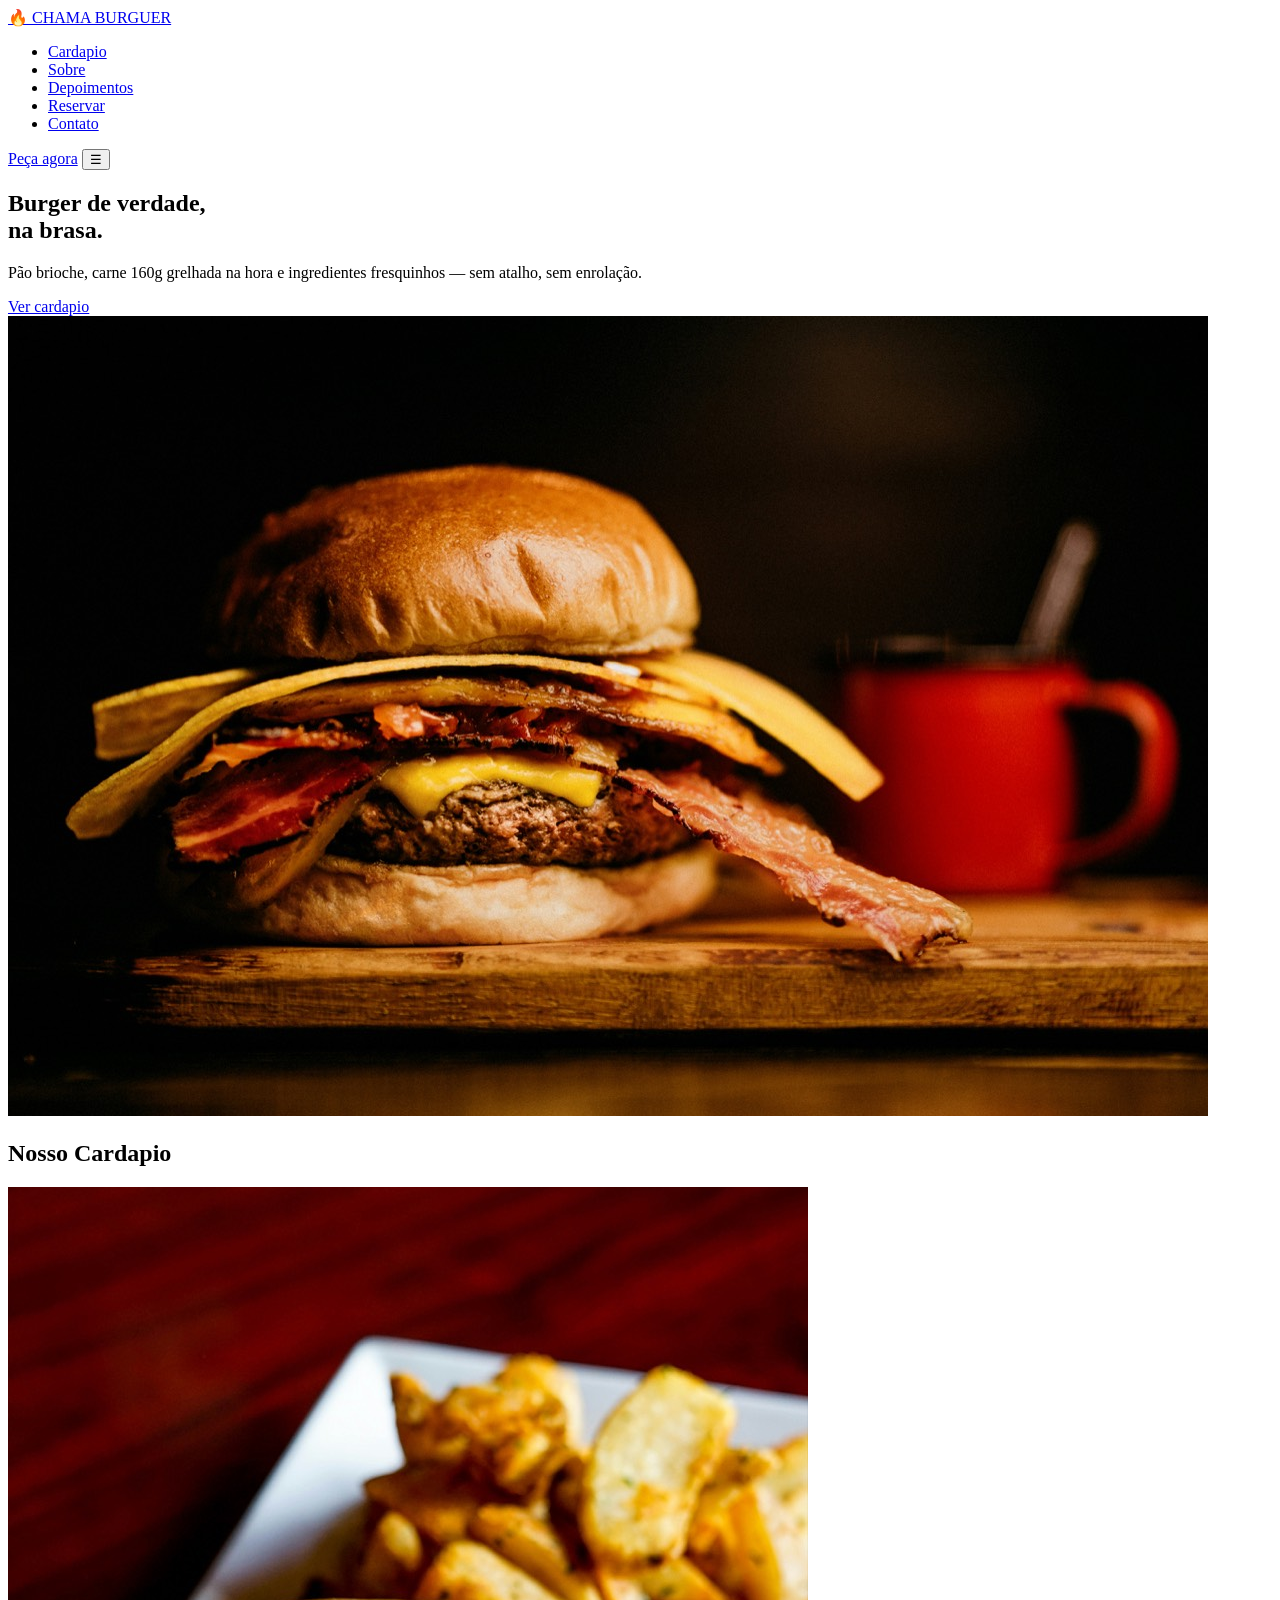
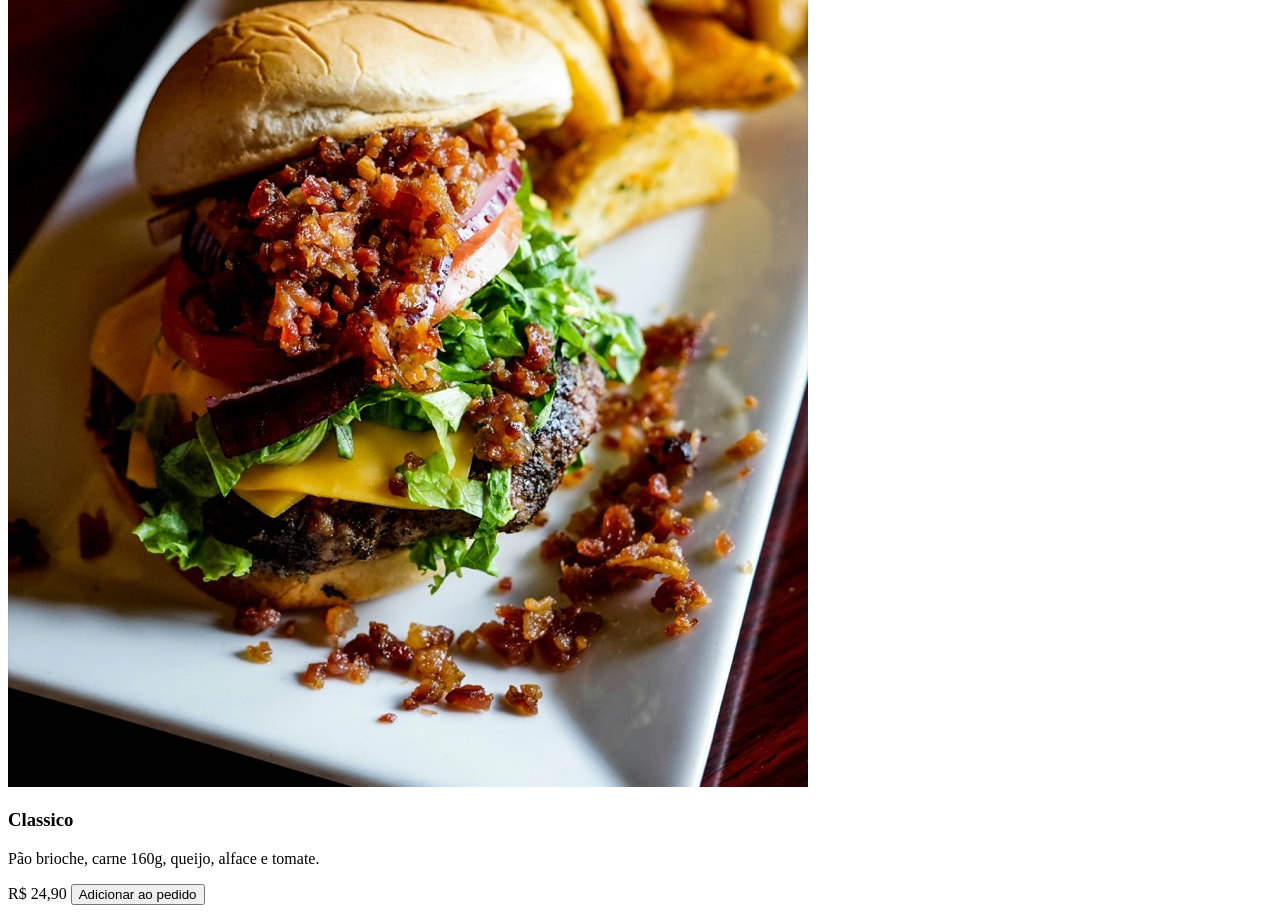
==== CHAMA BUGER/index.html @ f94516b0 "chama burger" ====
<!DOCTYPE html>
<html lang="pt-BR">
<head>
    <meta charset="UTF-8">
    <meta name="viewport" content="width=device-width, initial-scale=1.0">
    <title>ChamaBurger</title>
</head>
<body>
   <header class="cabecalho-site">
    <nav class="barra-navegacao">
        <a href="#" class="logo">🔥 CHAMA BURGUER</a>

        <ul class="menu-links" id="menuLinks">
<li><a href="#cardapio">Cardapio</a></li>
<li><a href="#sobre">Sobre</a></li>
<li><a href="#depoimentos">Depoimentos</a></li>
<li><a href="#reserva">Reservar</a></li>
<li><a href="#contato">Contato</a></li>
        </ul>
        <a href="#pedir" class="botao botao-nav">Peça agora</a>
        <button class="menu-abrir" id="menuAbrir" aria-label="Abrir menu">☰</button>
    </nav>
   </header> 

   <main>
<section class="destaque">
    <div class="destaque-conteudo">
      <div class="destaque-texto">
<h1>Burger de verdade,<br>na brasa.</h1>
<p>Pão brioche, carne 160g grelhada na hora e ingredientes fresquinhos — sem atalho, sem enrolação.</p>
<a href="#cardapio" class="botao botao-primario">Ver cardapio</a>
      </div>
      <div class="destaque-imagem">
<img src="assets/images/destaque-burger.jpg" alt="Hambúrguer artesanal com bacon, queijo e pão brioche, grelhado na brasa">
      </div>
    </div>

</section>
<section class="cardapio" id="cardapio">
    <h2>Nosso Cardapio</h2>
    <div class="cardapio-itens">
     <article class="cardapio-item">
       <div class="cardapio-item-imagem">
<img src="assets/images/burger-classico.jpg" alt="Foto do burger Clássico: pão brioche, carne e queijo">
       </div>
       <h3>Classico</h3>
       <p>Pão brioche, carne 160g, queijo, alface e tomate.</p>
       <span class="preco">R$ 24,90</span>
       <button class="adicionar carrinho" data-name="Classico" data-preco="24.90">Adicionar ao pedido</button>
     </article>
    </div>
</section>

   </main>

</body>
</html>
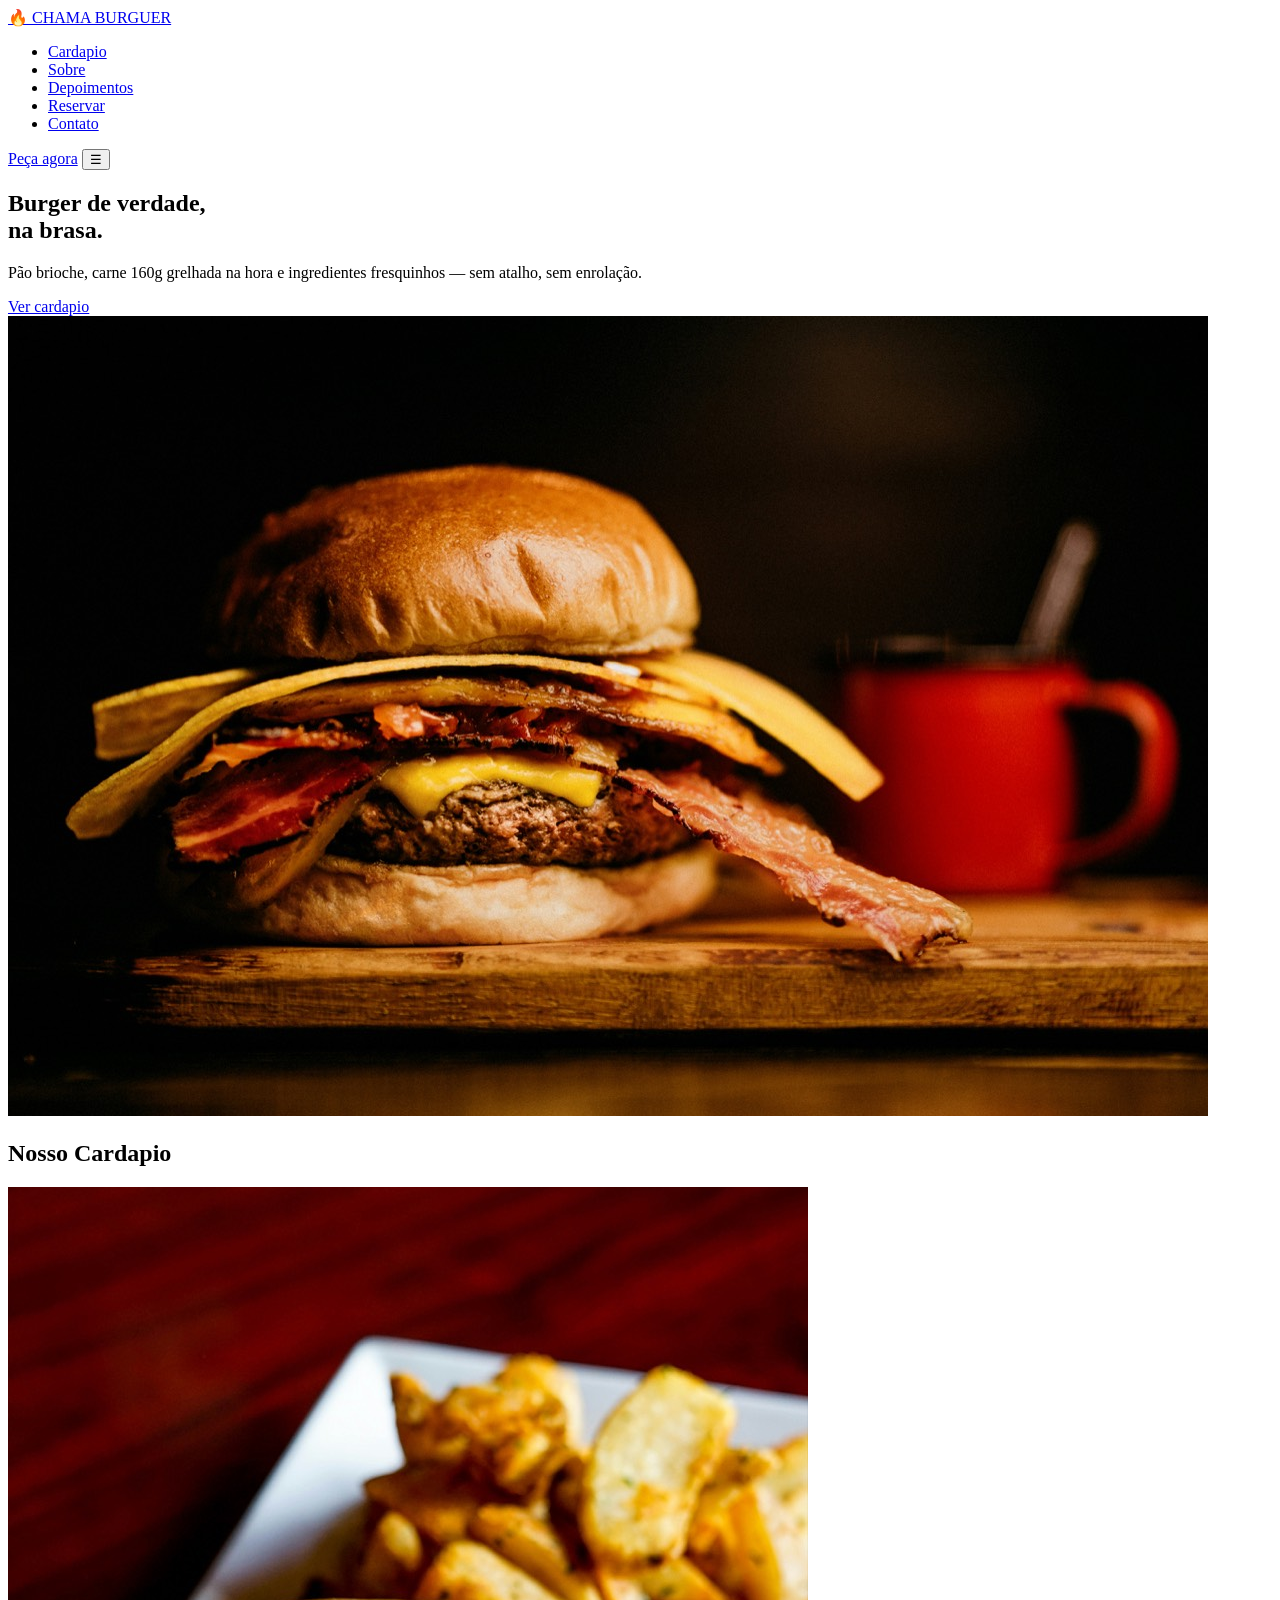
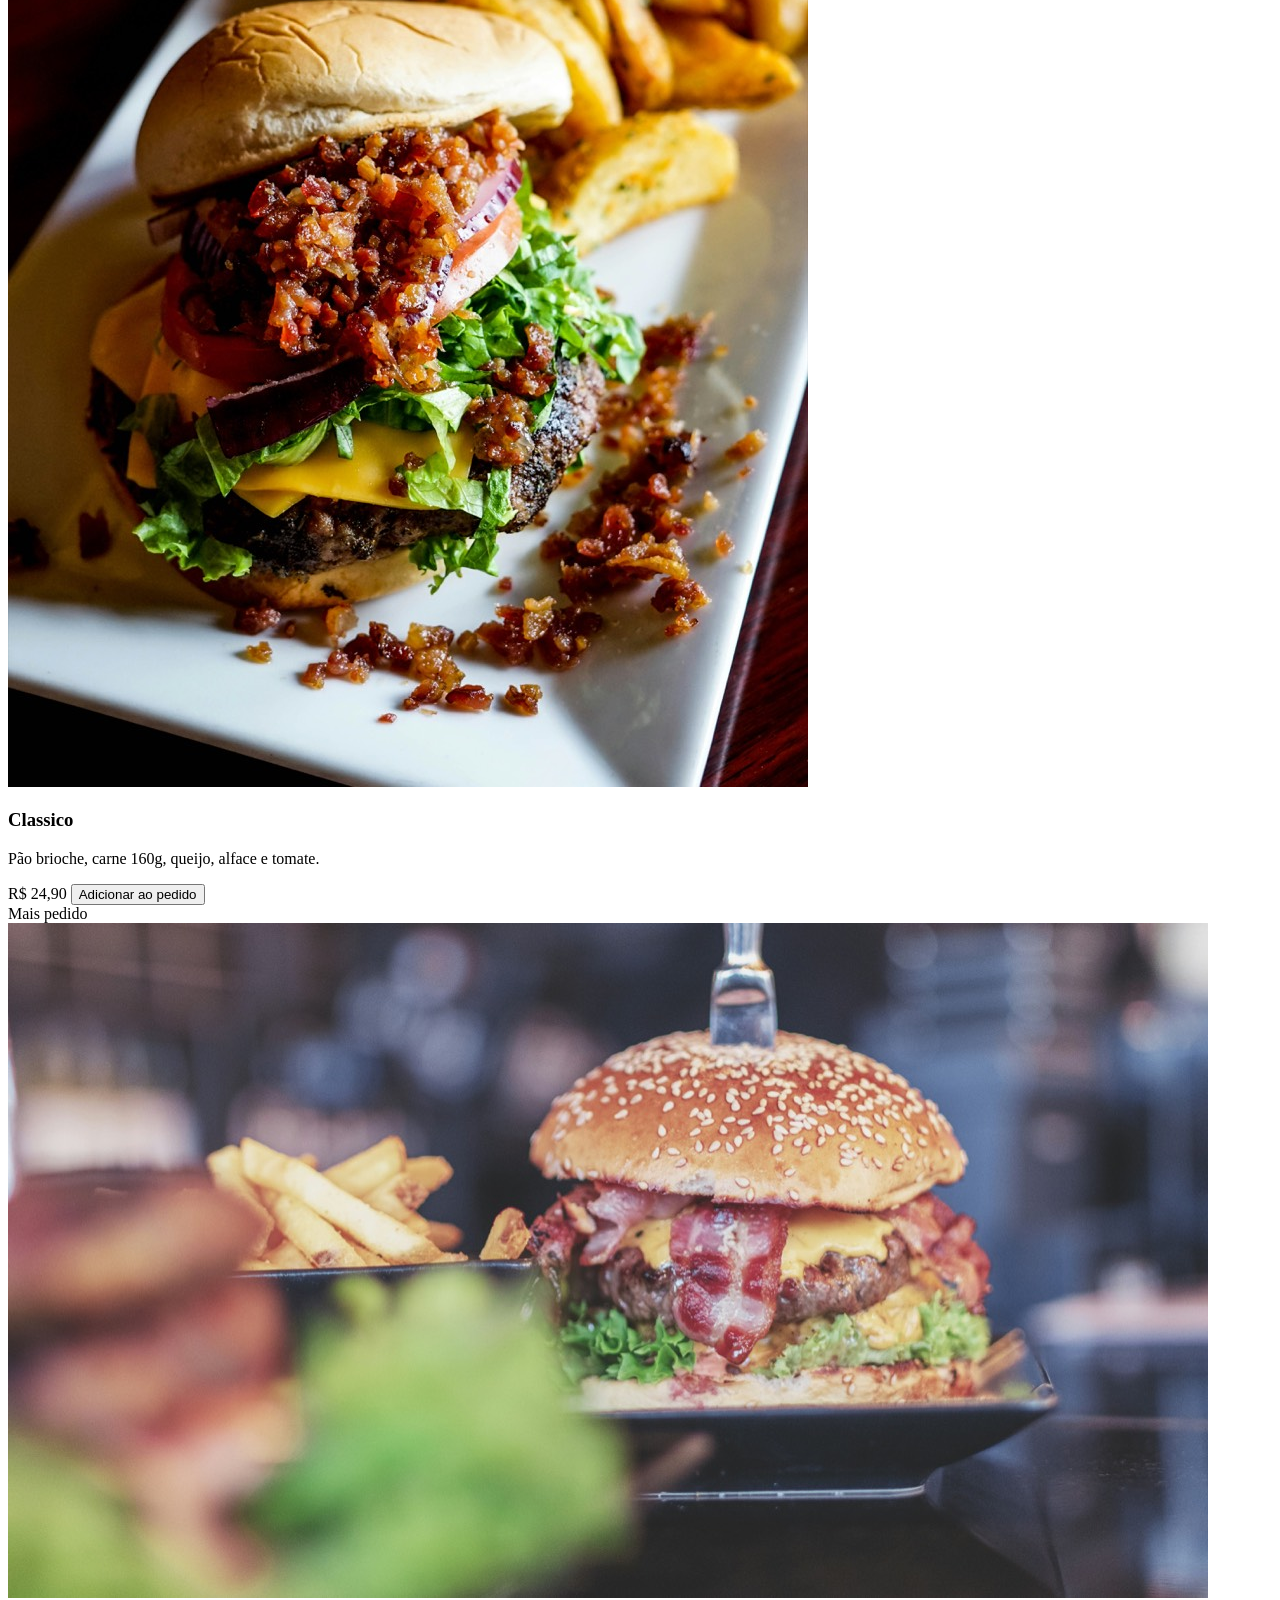
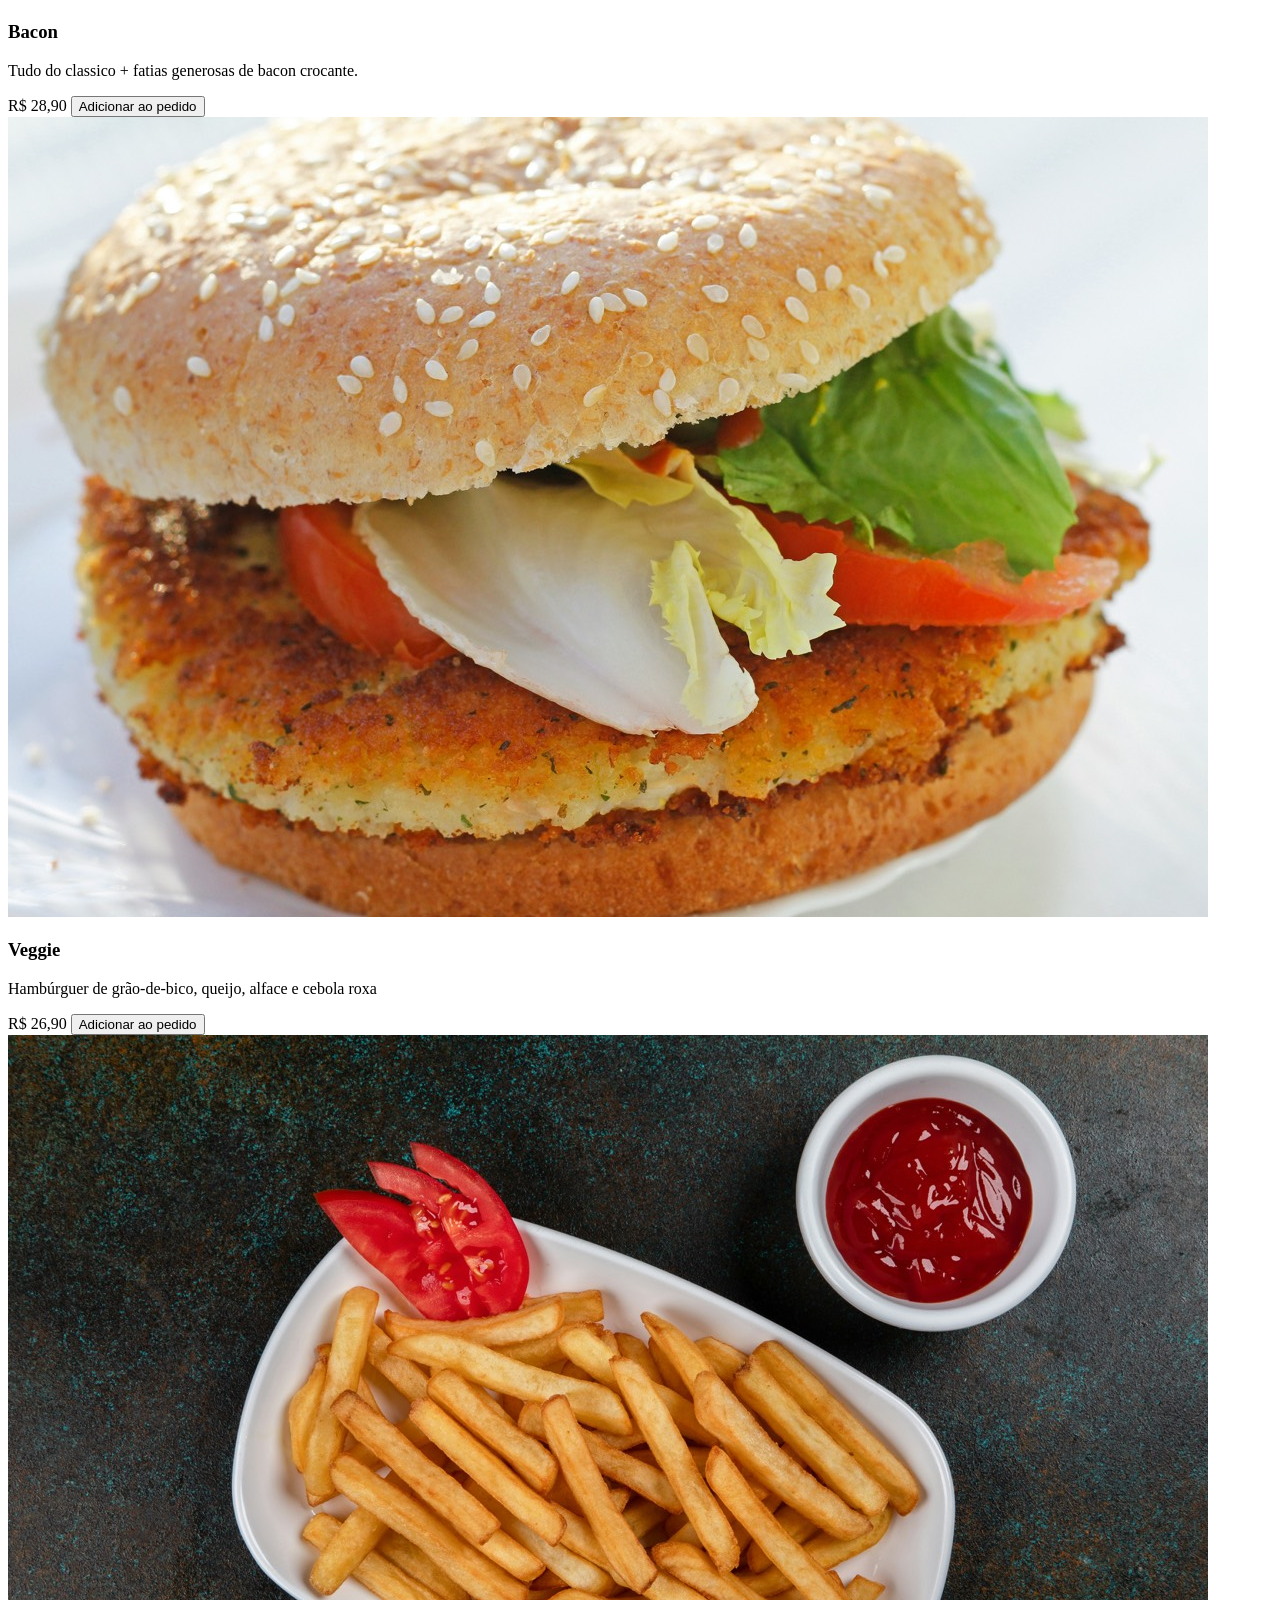
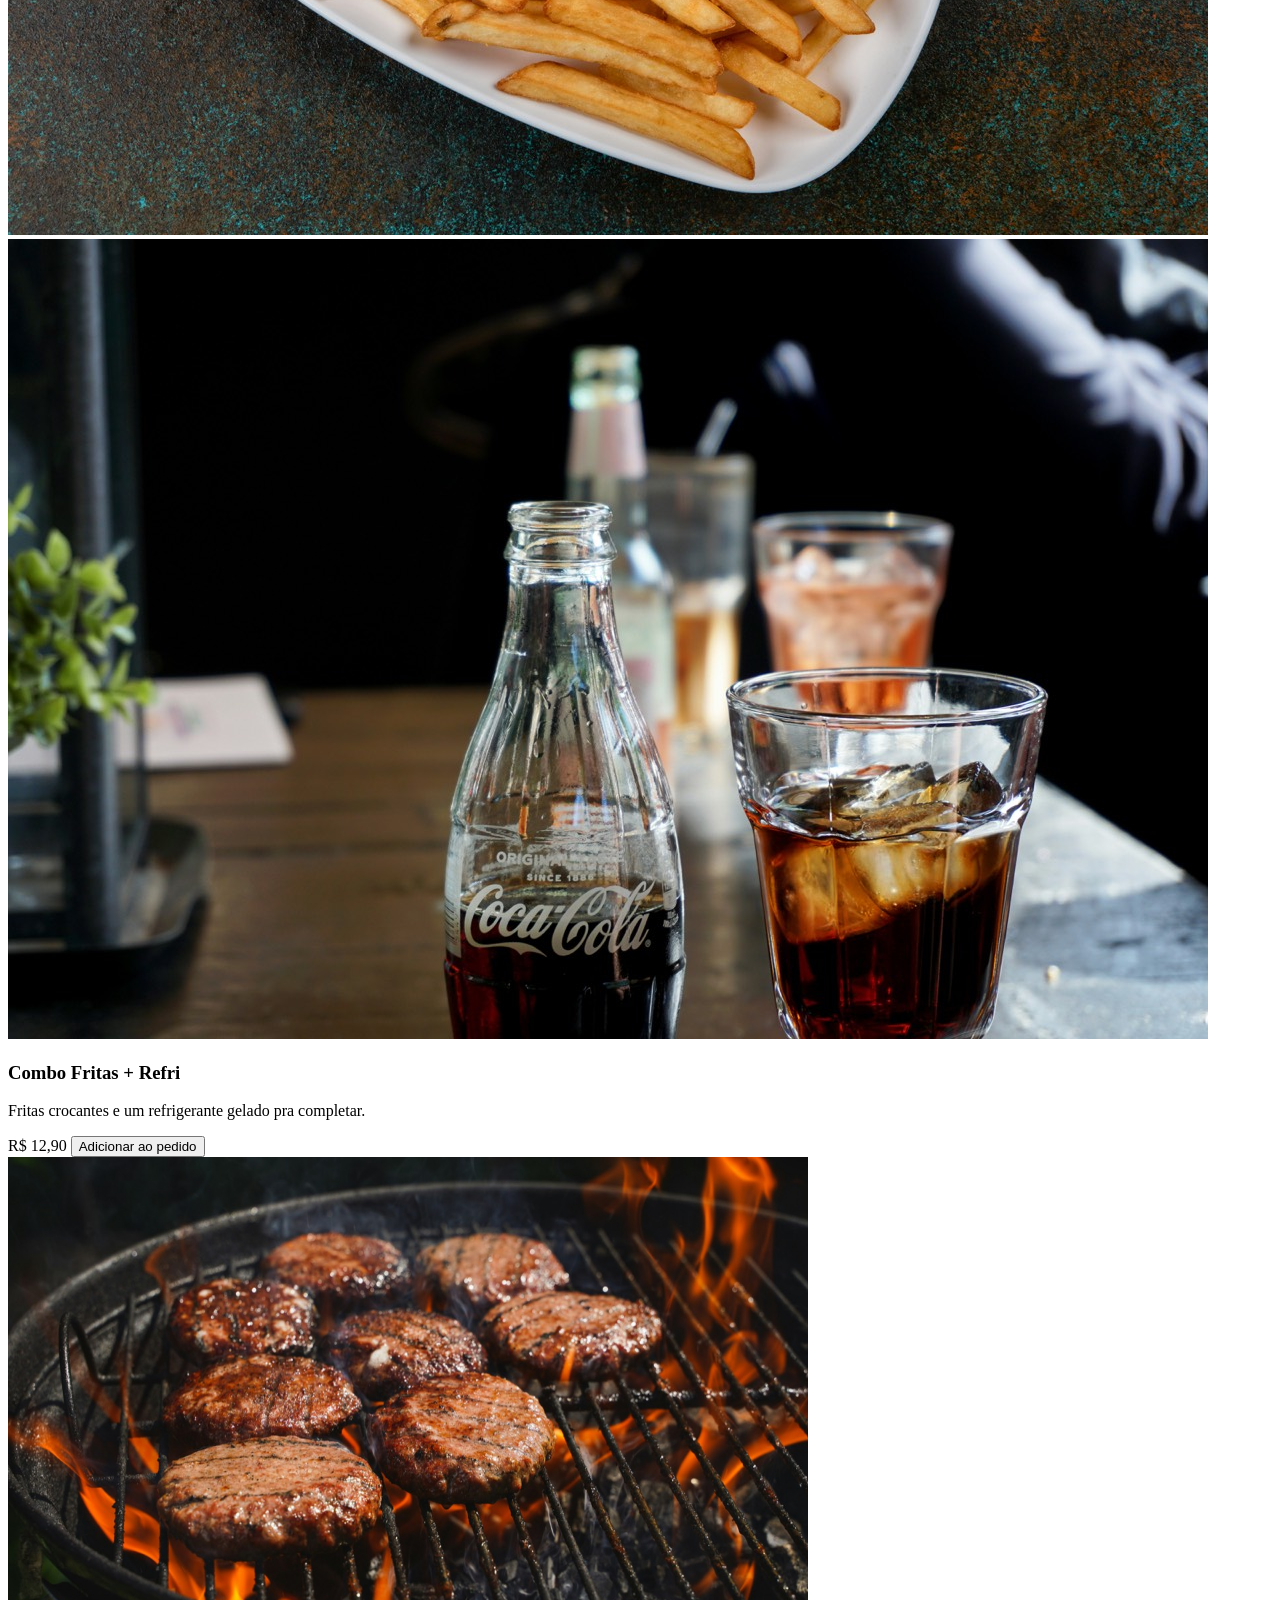
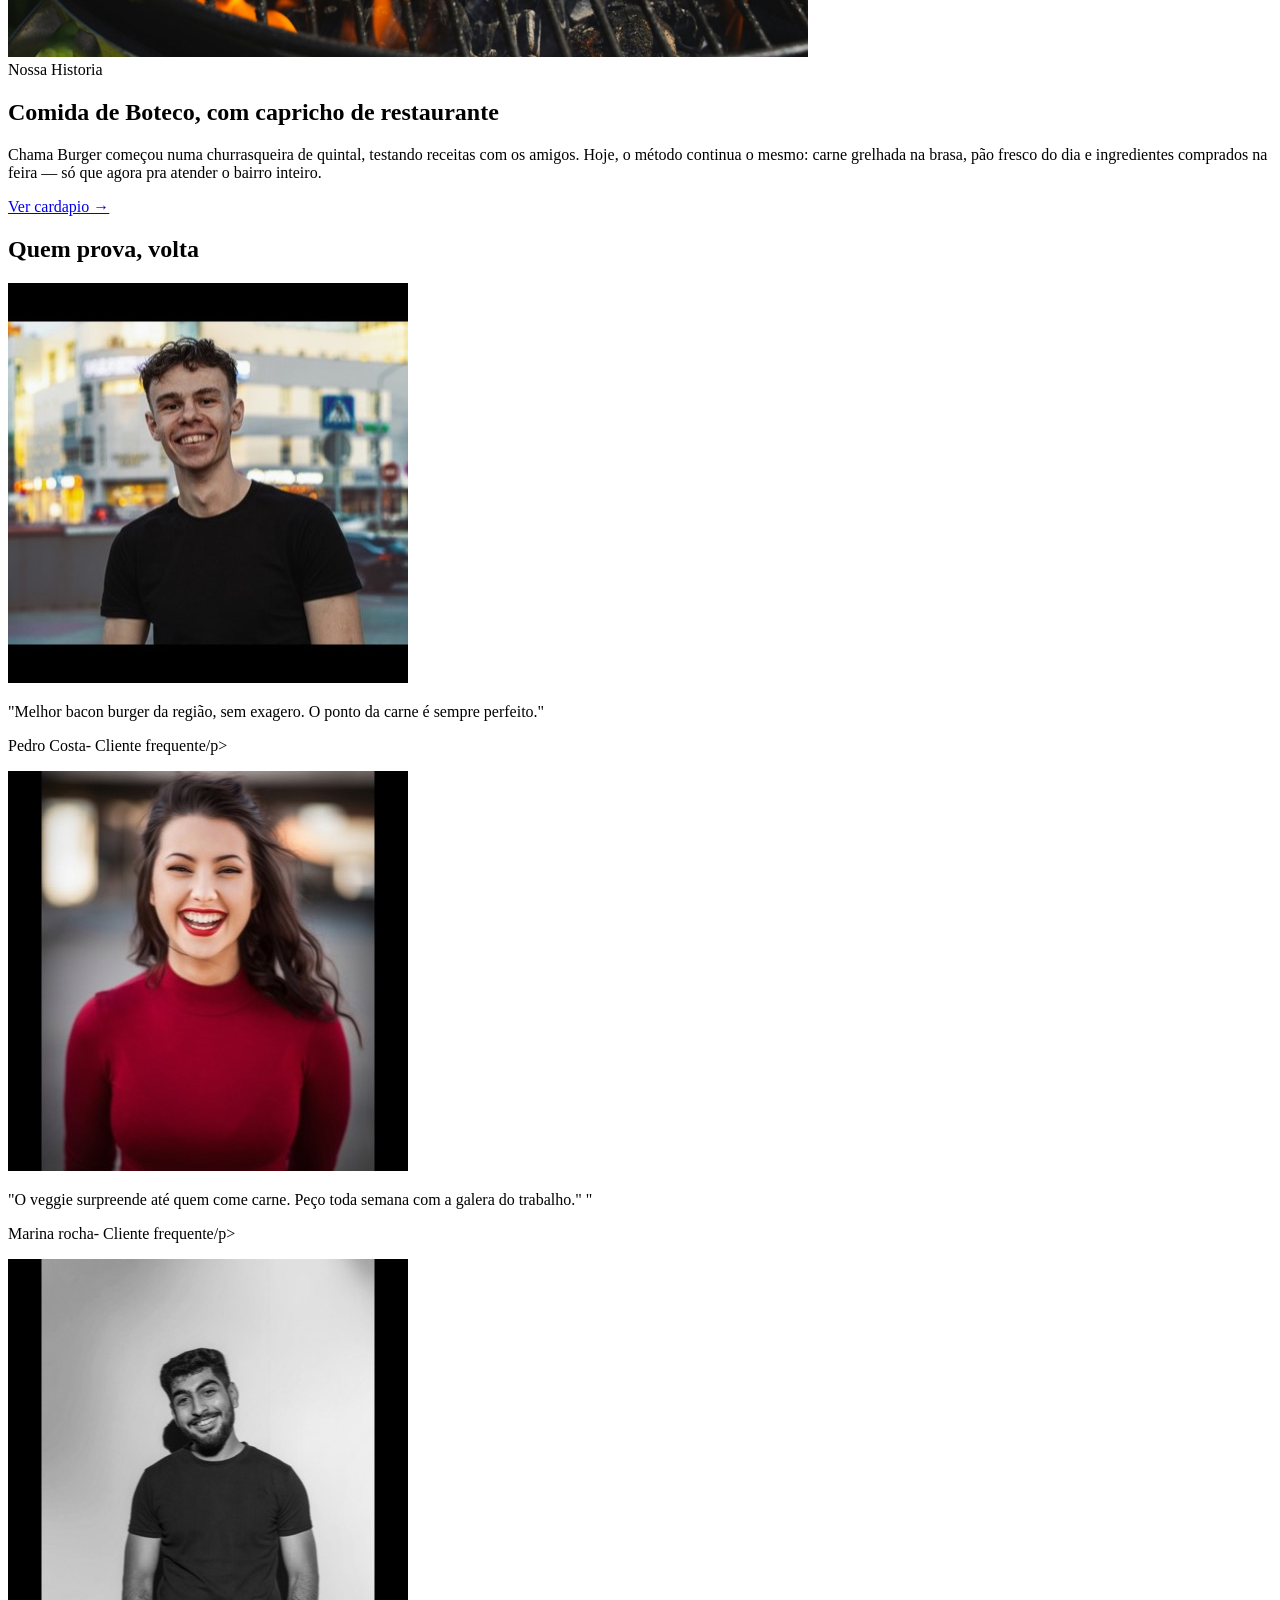
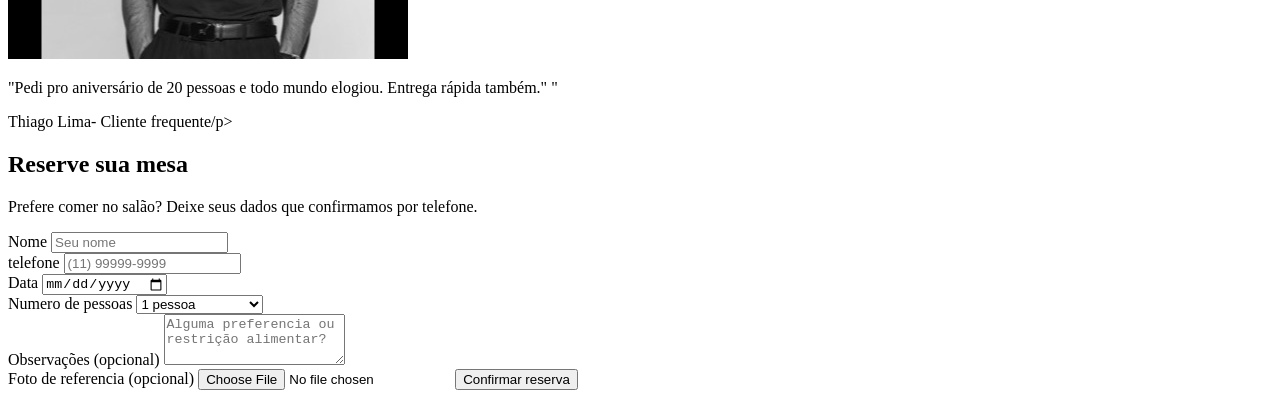
==== commit d8b88756: "ChamaBurger aula2" ====
--- a/CHAMA BUGER/index.html
+++ b/CHAMA BUGER/index.html
@@ -1,57 +1,191 @@
 <!DOCTYPE html>
 <html lang="pt-BR">
+
 <head>
-    <meta charset="UTF-8">
-    <meta name="viewport" content="width=device-width, initial-scale=1.0">
-    <title>ChamaBurger</title>
+  <meta charset="UTF-8">
+  <meta name="viewport" content="width=device-width, initial-scale=1.0">
+  <title>ChamaBurger</title>
 </head>
+
 <body>
-   <header class="cabecalho-site">
+  <header class="cabecalho-site">
     <nav class="barra-navegacao">
-        <a href="#" class="logo">🔥 CHAMA BURGUER</a>
+      <a href="#" class="logo">🔥 CHAMA BURGUER</a>
 
-        <ul class="menu-links" id="menuLinks">
-<li><a href="#cardapio">Cardapio</a></li>
-<li><a href="#sobre">Sobre</a></li>
-<li><a href="#depoimentos">Depoimentos</a></li>
-<li><a href="#reserva">Reservar</a></li>
-<li><a href="#contato">Contato</a></li>
-        </ul>
-        <a href="#pedir" class="botao botao-nav">Peça agora</a>
-        <button class="menu-abrir" id="menuAbrir" aria-label="Abrir menu">☰</button>
+      <ul class="menu-links" id="menuLinks">
+        <li><a href="#cardapio">Cardapio</a></li>
+        <li><a href="#sobre">Sobre</a></li>
+        <li><a href="#depoimentos">Depoimentos</a></li>
+        <li><a href="#reserva">Reservar</a></li>
+        <li><a href="#contato">Contato</a></li>
+      </ul>
+      <a href="#pedir" class="botao botao-nav">Peça agora</a>
+      <button class="menu-abrir" id="menuAbrir" aria-label="Abrir menu">☰</button>
     </nav>
-   </header> 
+  </header>
 
-   <main>
-<section class="destaque">
-    <div class="destaque-conteudo">
-      <div class="destaque-texto">
-<h1>Burger de verdade,<br>na brasa.</h1>
-<p>Pão brioche, carne 160g grelhada na hora e ingredientes fresquinhos — sem atalho, sem enrolação.</p>
-<a href="#cardapio" class="botao botao-primario">Ver cardapio</a>
+  <main>
+    <section class="destaque">
+      <div class="destaque-conteudo">
+        <div class="destaque-texto">
+          <h1>Burger de verdade,<br>na brasa.</h1>
+          <p>Pão brioche, carne 160g grelhada na hora e ingredientes fresquinhos — sem atalho, sem enrolação.</p>
+          <a href="#cardapio" class="botao botao-primario">Ver cardapio</a>
+        </div>
+        <div class="destaque-imagem">
+          <img src="assets/images/destaque-burger.jpg"
+            alt="Hambúrguer artesanal com bacon, queijo e pão brioche, grelhado na brasa">
+        </div>
       </div>
-      <div class="destaque-imagem">
-<img src="assets/images/destaque-burger.jpg" alt="Hambúrguer artesanal com bacon, queijo e pão brioche, grelhado na brasa">
+
+    </section>
+    <section class="cardapio" id="cardapio">
+      <h2>Nosso Cardapio</h2>
+      <div class="cardapio-itens">
+        <article class="cardapio-item">
+          <div class="cardapio-item-imagem">
+            <img src="assets/images/burger-classico.jpg" alt="Foto do burger Clássico: pão brioche, carne e queijo">
+          </div>
+          <h3>Classico</h3>
+          <p>Pão brioche, carne 160g, queijo, alface e tomate.</p>
+          <span class="preco">R$ 24,90</span>
+          <button class="adicionar carrinho" data-name="Classico" data-preco="24.90">Adicionar ao pedido</button>
+        </article>
+
+        <article class="cardapio-item">
+          <span class="selo">Mais pedido</span>
+          <div class="cardapio-item-imagem">
+            <img src="assets/images/burger-bacon.jpg" alt="Foto do burger Bacon com fatias crocantes">
+          </div>
+          <h3>Bacon</h3>
+          <p>Tudo do classico + fatias generosas de bacon crocante.</p>
+          <span class="preco">R$ 28,90</span>
+          <button class="adicionar carrinho" data-name="Bacon" data-preco="28.90">Adicionar ao pedido</button>
+        </article>
+
+        <article class="cardapio-item">
+          <div class="cardapio-item-imagem">
+            <img src="assets/images/burger-veggie.jpg" alt="Foto do burger Veggie com grão-de-bico e salada">
+          </div>
+          <h3>Veggie</h3>
+          <p>Hambúrguer de grão-de-bico, queijo, alface e cebola roxa</p>
+          <span class="preco">R$ 26,90</span>
+          <button class="adicionar carrinho" data-name="Veggie" data-preco="26.90">Adicionar ao pedido</button>
+        </article>
+
+        <article class="cardapio-item">
+          <div class="cardapio-item-imagem cardapio-item-imagem-combo">
+            <img src="assets/images/fritas.jpg" alt="Porção de fritas crocantes">
+            <img src="assets/images/bebida.jpg" alt="Refrigerantes gelado">
+          </div>
+          <h3>Combo Fritas + Refri</h3>
+          <p>Fritas crocantes e um refrigerante gelado pra completar.</p>
+          <span class="preco">R$ 12,90</span>
+          <button class="adicionar carrinho" data-name="Combo Fritas + Refri" data-preco="12,90">Adicionar ao
+            pedido</button>
+        </article>
       </div>
-    </div>
+    </section>
 
-</section>
-<section class="cardapio" id="cardapio">
-    <h2>Nosso Cardapio</h2>
-    <div class="cardapio-itens">
-     <article class="cardapio-item">
-       <div class="cardapio-item-imagem">
-<img src="assets/images/burger-classico.jpg" alt="Foto do burger Clássico: pão brioche, carne e queijo">
-       </div>
-       <h3>Classico</h3>
-       <p>Pão brioche, carne 160g, queijo, alface e tomate.</p>
-       <span class="preco">R$ 24,90</span>
-       <button class="adicionar carrinho" data-name="Classico" data-preco="24.90">Adicionar ao pedido</button>
-     </article>
-    </div>
-</section>
+    <section class="sobre" id="sobre">
+      <div class="sobre-imagem">
+        <img src="assets/images/sobre-burger.jpg" alt="" width="800" height="500">
+      </div>
 
-   </main>
+      <div class="sobre-texto">
+        <span class="secao-rotulo">Nossa Historia</span>
+        <h2>Comida de Boteco, com capricho de restaurante</h2>
+        <p>
+          Chama Burger começou numa churrasqueira de quintal, testando receitas com os
+          amigos. Hoje, o método continua o mesmo: carne grelhada na brasa, pão fresco
+          do dia e ingredientes comprados na feira — só que agora pra atender o bairro
+          inteiro.
+        </p>
+        <a href="#cardapio" class="link-seta">Ver cardapio →
+        </a>
+      </div>
+    </section>
+
+    <section class="depoimentos" id="depoimentos">
+
+      <h2>Quem prova, volta</h2>
+      <div class="depoimentos-listas">
+
+        <article class="depoimento">
+          <img src="assets/images/avatar-pedro.jpg" alt="Foto de Pedro costa" class="avatar">
+          <p class="citacao">"Melhor bacon burger da região, sem exagero. O ponto da carne é sempre perfeito."
+          </p>
+          <p class="autor">Pedro Costa<span>- Cliente frequente</span>/p>
+
+          <article class="depoimento">
+            <img src="assets/images/avatar-marina.jpg" alt="Foto de Marina rocha" class="avatar">
+            <p class="citacao">"O veggie surpreende até quem come carne. Peço toda semana com a galera do trabalho."
+              "
+            </p>
+            <p class="autor">Marina rocha<span>- Cliente frequente</span>/p>
+
+            <article class="depoimento">
+              <img src="assets/images/avatar-thiago.jpg" alt="Foto de Thiago lima" class="avatar">
+              <p class="citacao">"Pedi pro aniversário de 20 pessoas e todo mundo elogiou. Entrega rápida também."
+                "
+              </p>
+              <p class="autor">Thiago Lima<span>- Cliente frequente</span>/p>
+            </article>
+      </div>
+    </section>
+
+    <section class="reserva" id="reserva">
+      <h2>Reserve sua mesa</h2>
+        <p>Prefere comer no salão? Deixe seus dados que confirmamos por telefone.
+        </p>
+        <form class="reserva-formulario" id="reservaFormulario">
+
+<div class="linha-formulario">
+  <label for="nome">Nome</label>
+  <input type="text" id="nome" name="nome" placeholder="Seu nome" required>
+</div>
+
+<div class="linha-formulario">
+  <label for="telefone">telefone</label>
+  <input type="tel" id="telefone" name="telefone" placeholder="(11) 99999-9999" required>
+</div>
+
+<div class="linha-formulario">
+  <label for="data">Data</label>
+  <input type="date" id="data" name="data" required>
+</div>
+
+<div class="linha-formulario">
+  <label for="pessoas">Numero de pessoas</label>
+  <select name="pessoas" id="pessoas">
+<option value="1">1 pessoa</option>
+<option value="2">2 pessoa</option>
+<option value="3">3 pessoa</option>
+<option value="4">4 pessoa</option>
+<option value="5+">5 ou mais pessoa</option>
+  </select>
+</div>
+
+<div class="linha-formulario linha-formulario-completo">
+  <label for="mensagem">Observações (opcional)</label>
+  <textarea name="mensagem" id="mensagem" rows="3" placeholder="Alguma preferencia ou restrição alimentar?"></textarea>
+</div>
+
+<div class="linha-formulario linha-formulario-completo">
+<label for="foto">Foto de referencia (opcional)</label>
+<input type="file" id="foto" name="foto" accept="imagem/*">
+
+<img id="fotoprevia" class="foto-previa" alt="Prévia da imagem selecionada" hidden>
+<button type="submit" class="botao botap-primario formulario-enviar">Confirmar reserva</button>
+</div>
+
+        </form>
+      
+
+    </section>
+
+  </main>
 
 </body>
+
 </html>
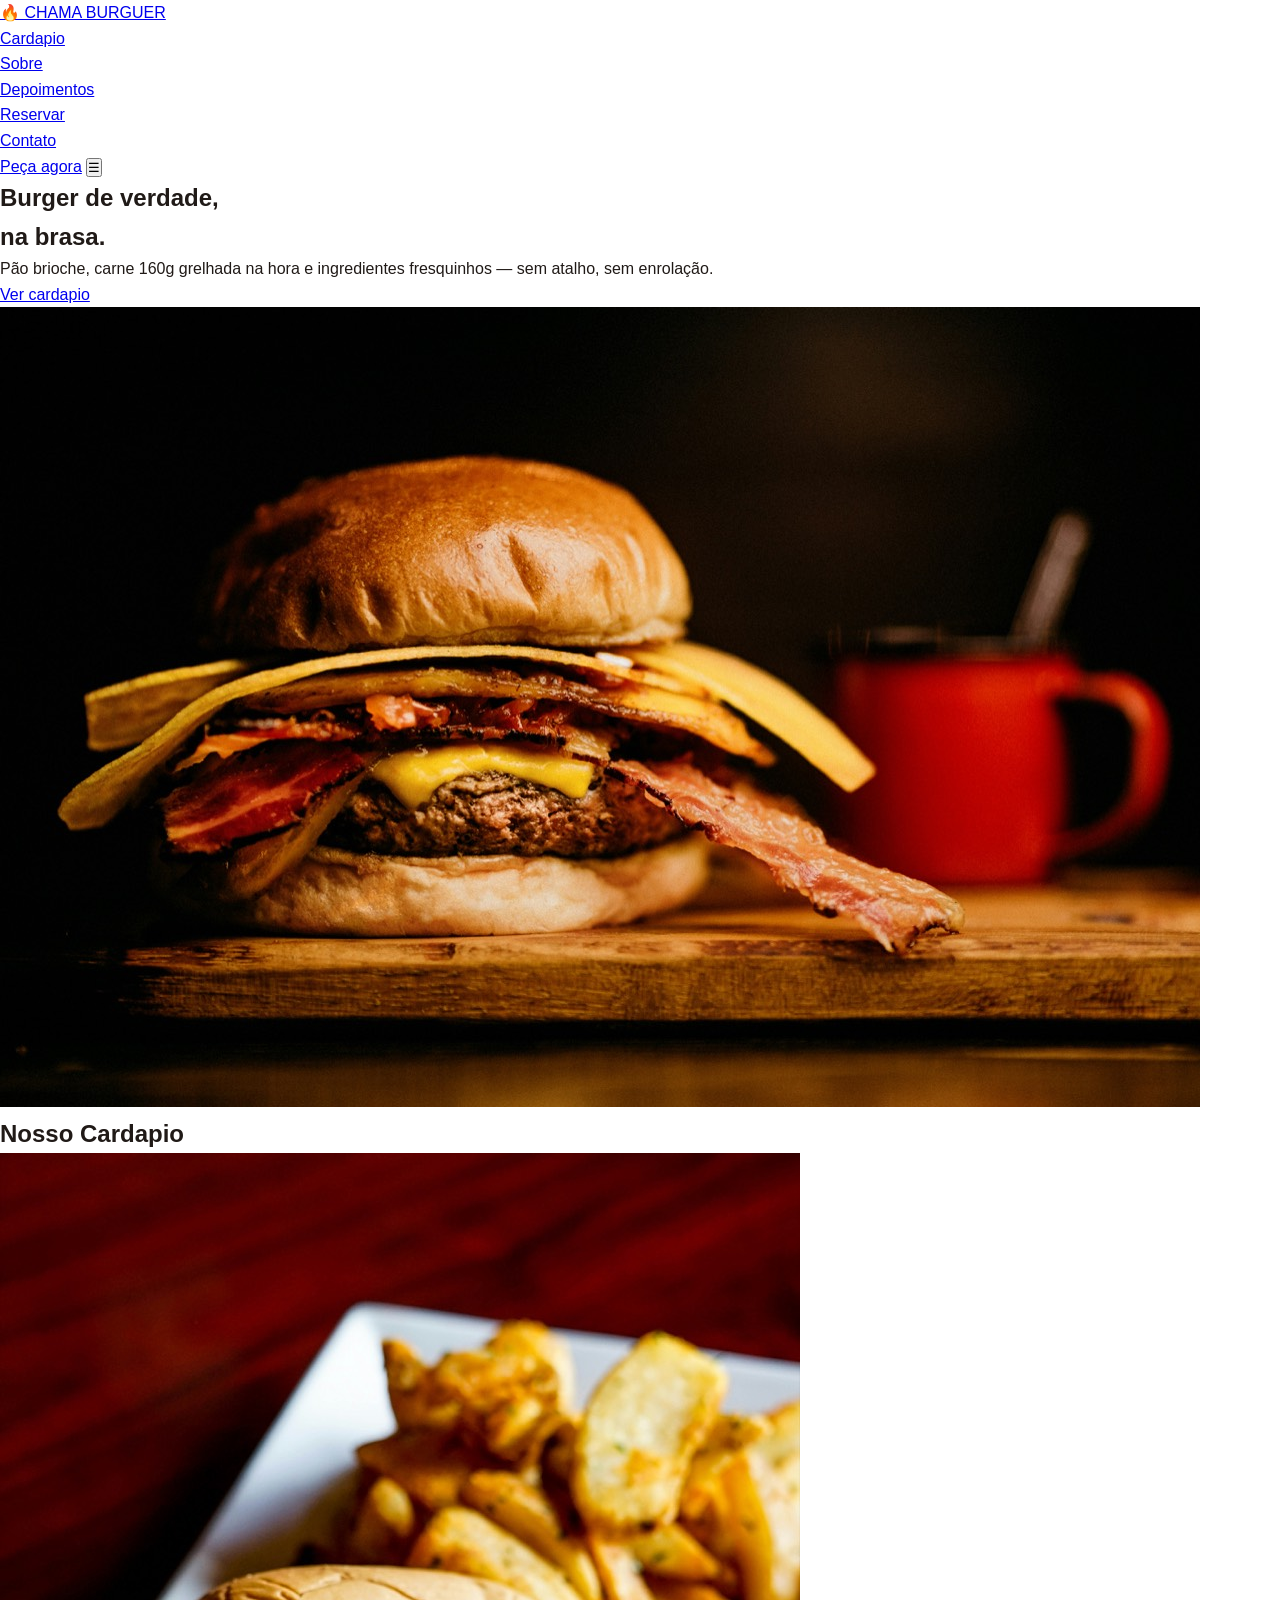
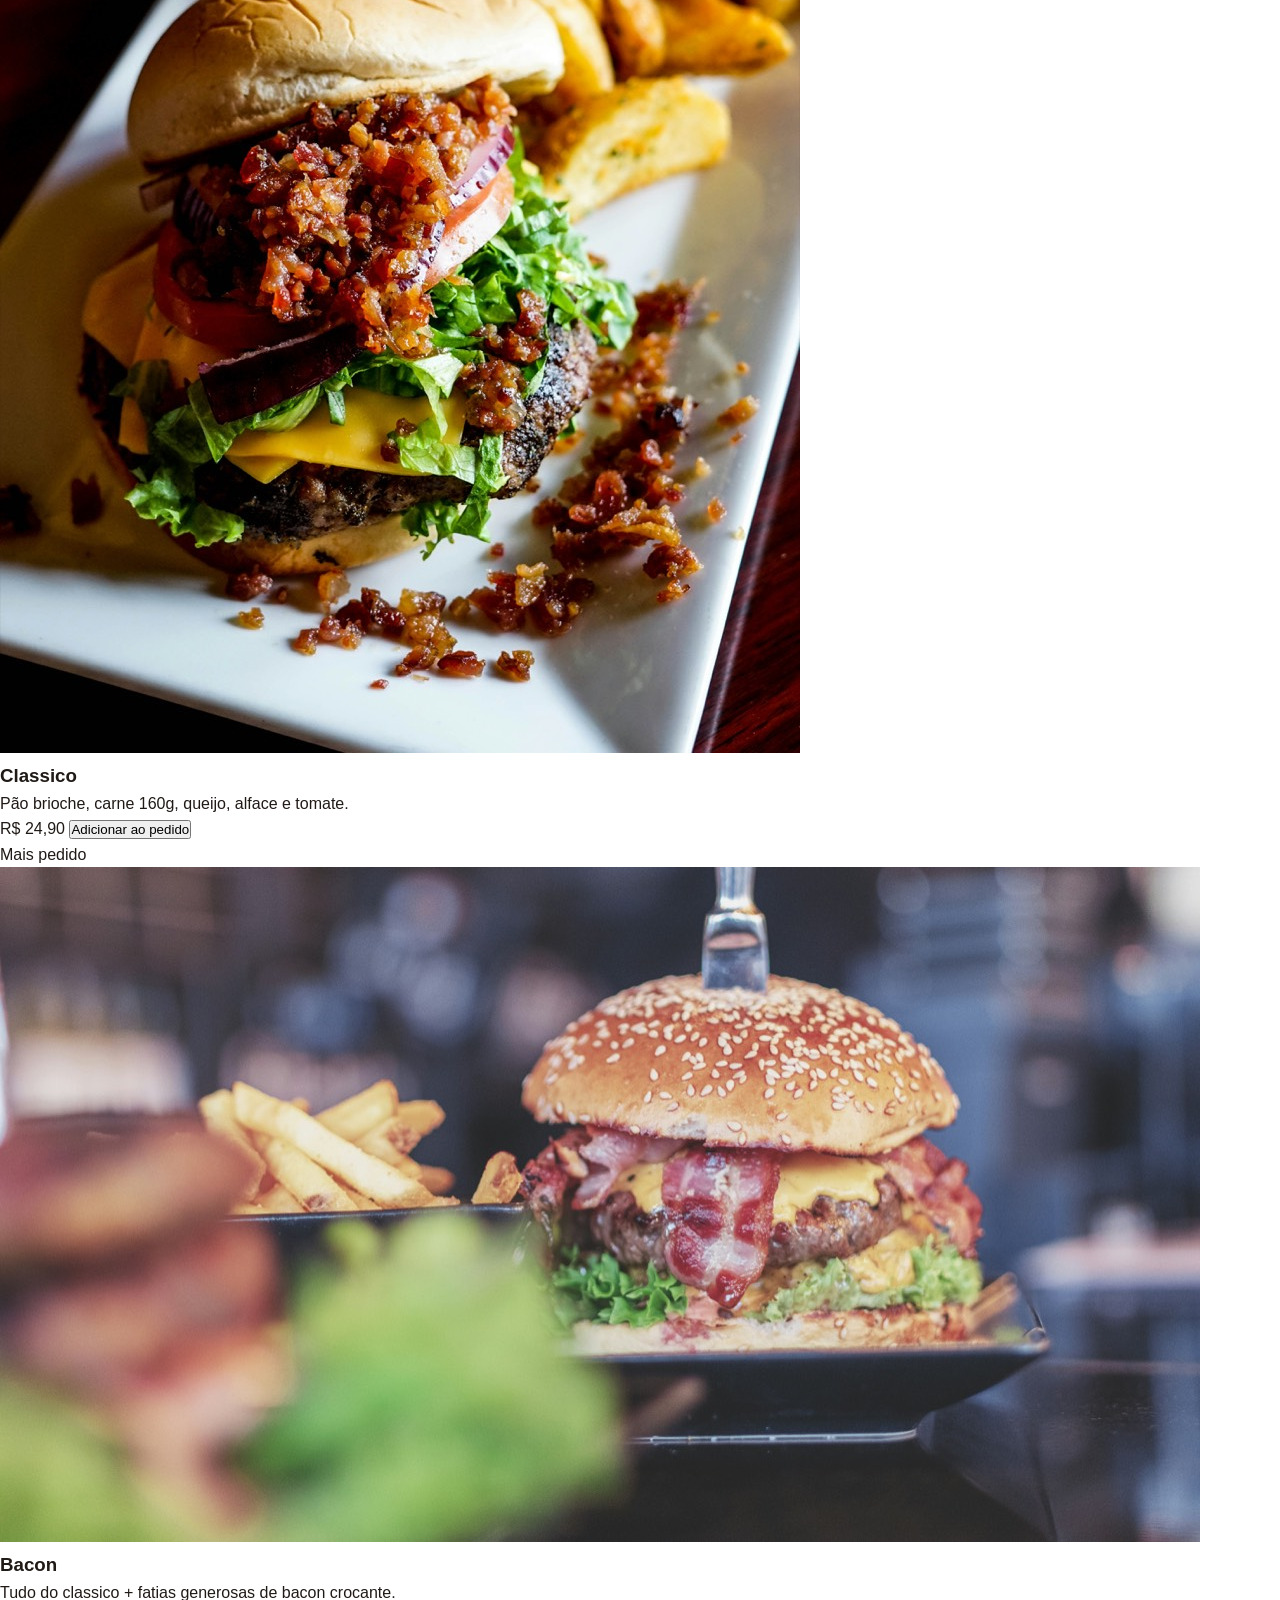
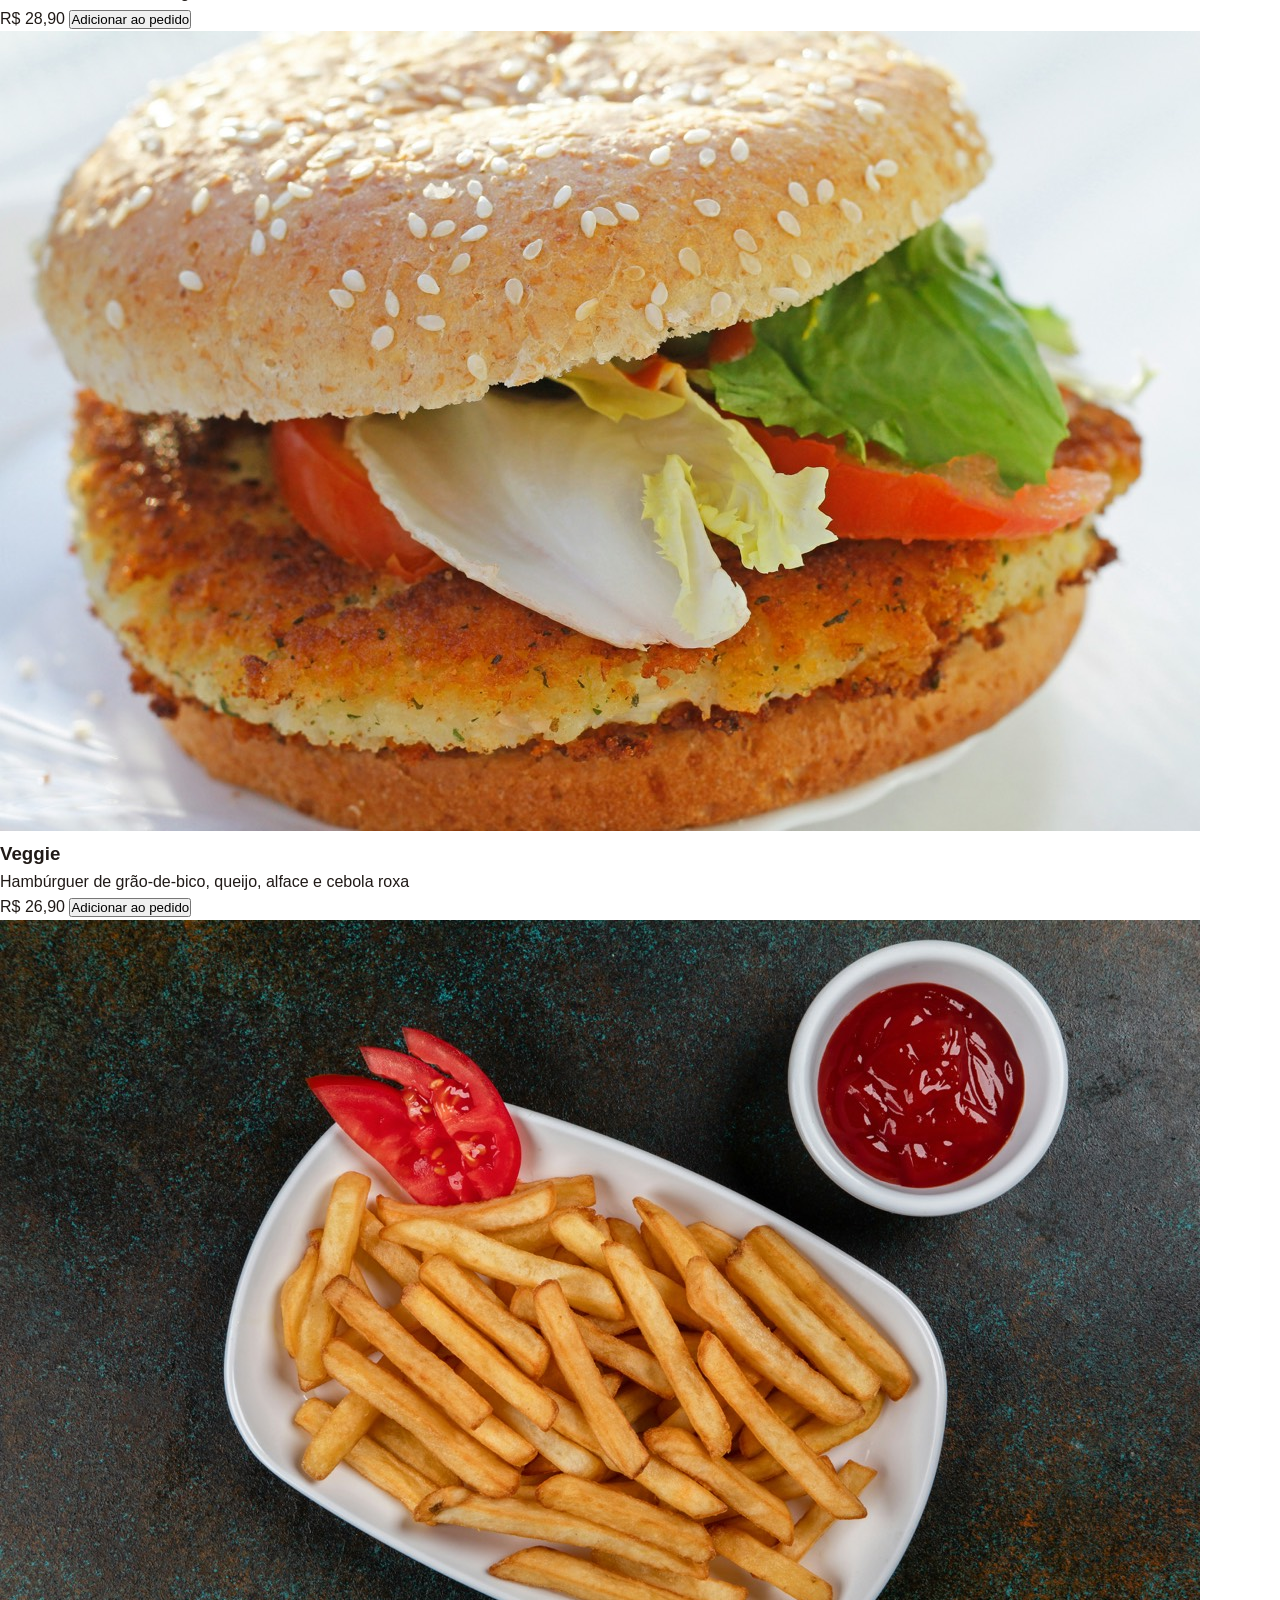
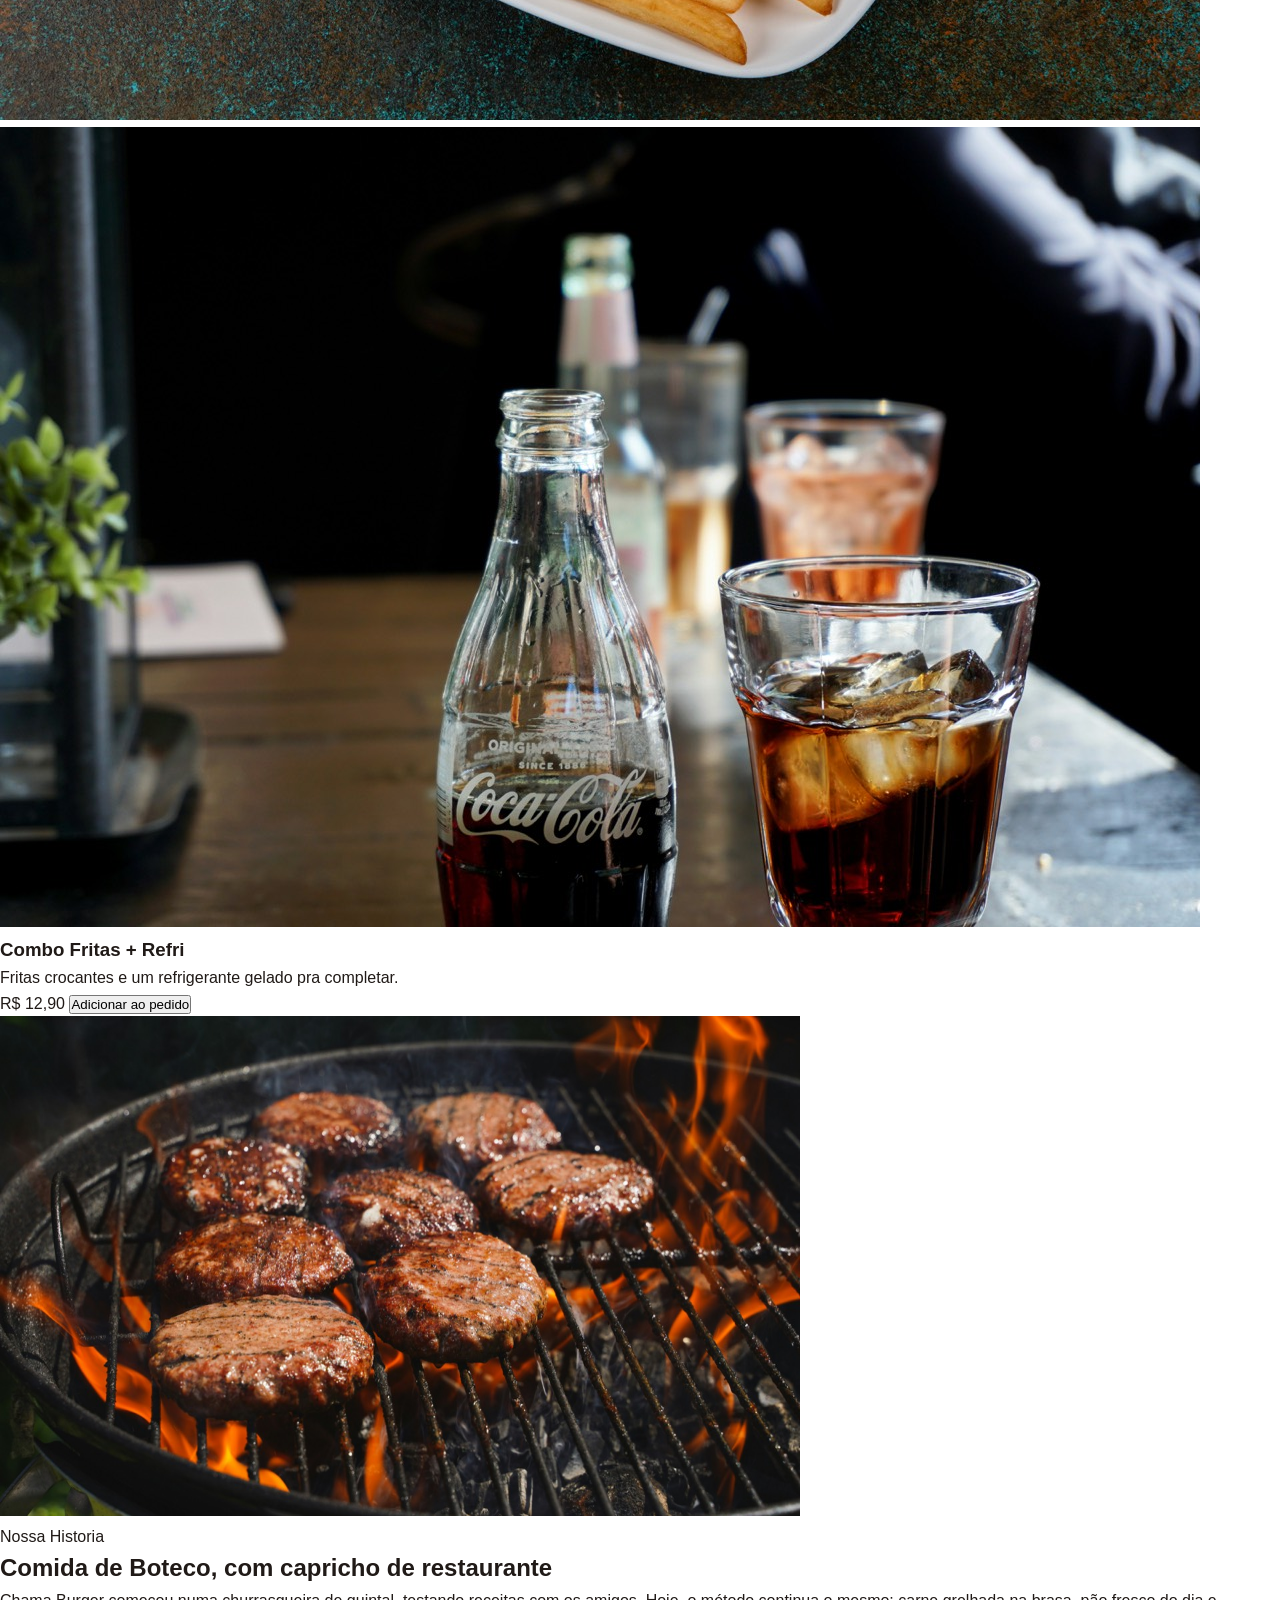
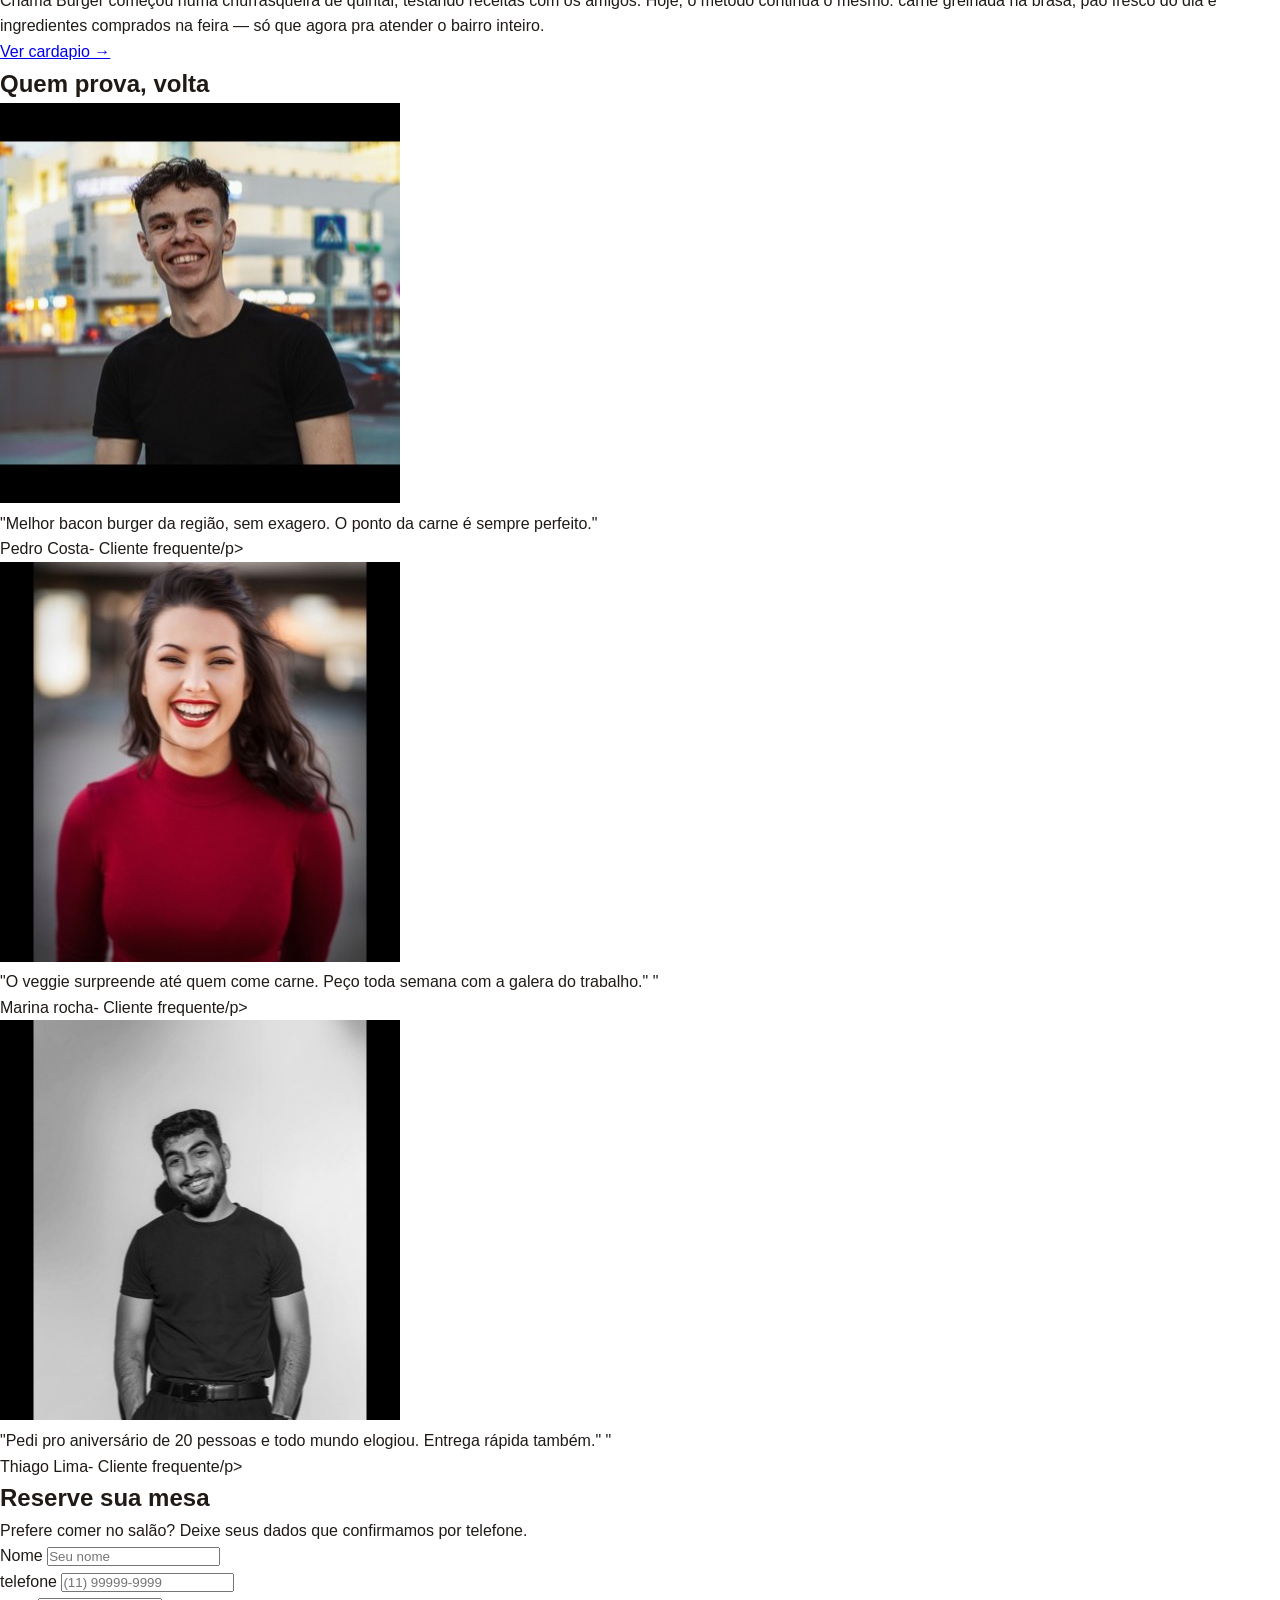
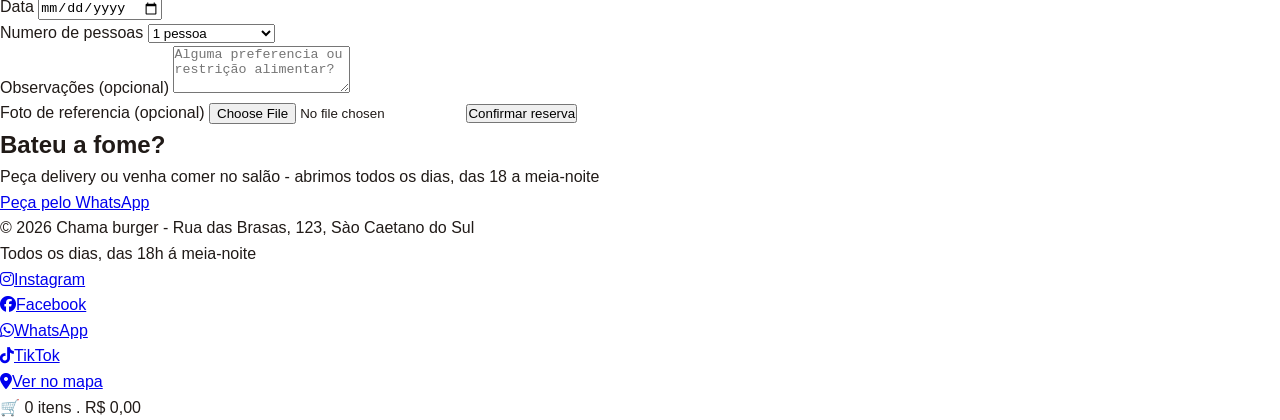
==== commit 98a8d3d5: "aula css" ====
--- a/CHAMA BUGER/index.html
+++ b/CHAMA BUGER/index.html
@@ -5,6 +5,8 @@
   <meta charset="UTF-8">
   <meta name="viewport" content="width=device-width, initial-scale=1.0">
   <title>ChamaBurger</title>
+  <link rel="stylesheet" href="style.css">
+  <link rel="stylesheet" href="https://cdnjs.cloudflare.com/ajax/libs/font-awesome/6.5.2/css/all.min.css">
 </head>
 
 <body>
@@ -136,56 +138,84 @@
 
     <section class="reserva" id="reserva">
       <h2>Reserve sua mesa</h2>
-        <p>Prefere comer no salão? Deixe seus dados que confirmamos por telefone.
-        </p>
-        <form class="reserva-formulario" id="reservaFormulario">
-
-<div class="linha-formulario">
-  <label for="nome">Nome</label>
-  <input type="text" id="nome" name="nome" placeholder="Seu nome" required>
+      <p>Prefere comer no salão? Deixe seus dados que confirmamos por telefone.
+      </p>
+      <form class="reserva-formulario" id="reservaFormulario">
+
+        <div class="linha-formulario">
+          <label for="nome">Nome</label>
+          <input type="text" id="nome" name="nome" placeholder="Seu nome" required>
+        </div>
+
+        <div class="linha-formulario">
+          <label for="telefone">telefone</label>
+          <input type="tel" id="telefone" name="telefone" placeholder="(11) 99999-9999" required>
+        </div>
+
+        <div class="linha-formulario">
+          <label for="data">Data</label>
+          <input type="date" id="data" name="data" required>
+        </div>
+
+        <div class="linha-formulario">
+          <label for="pessoas">Numero de pessoas</label>
+          <select name="pessoas" id="pessoas">
+            <option value="1">1 pessoa</option>
+            <option value="2">2 pessoa</option>
+            <option value="3">3 pessoa</option>
+            <option value="4">4 pessoa</option>
+            <option value="5+">5 ou mais pessoa</option>
+          </select>
+        </div>
+
+        <div class="linha-formulario linha-formulario-completo">
+          <label for="mensagem">Observações (opcional)</label>
+          <textarea name="mensagem" id="mensagem" rows="3"
+            placeholder="Alguma preferencia ou restrição alimentar?"></textarea>
+        </div>
+
+        <div class="linha-formulario linha-formulario-completo">
+          <label for="foto">Foto de referencia (opcional)</label>
+          <input type="file" id="foto" name="foto" accept="imagem/*">
+
+          <img id="fotoprevia" class="foto-previa" alt="Prévia da imagem selecionada" hidden>
+          <button type="submit" class="botao botap-primario formulario-enviar">Confirmar reserva</button>
+        </div>
+
+      </form>
+      <div class="reserva-confirmacao" id="reservaConfirmacao"></div>
+
+
+    </section>
+
+    <section class="chamada-final" id="pedir">
+
+      <h2>Bateu a fome?</h2>
+      <p>Peça delivery ou venha comer no salão - abrimos todos os dias, das 18 a meia-noite</p>
+      <a class="botao botao-destaque" href="#">Peça pelo WhatsApp</a>
+    </section>
+  </main>
+  <footer class="rodape-site" id="contato">
+    <div class="rodape-info">
+      <p>&copy; 2026 Chama burger - Rua das Brasas, 123, Sào Caetano do Sul</p>
+      <p class="rodape-horario">Todos os dias, das 18h á meia-noite</p>
+    </div>
+
+    <ul class="rodape-links">
+     <li><a href="#" aria-label="Instagram"><i class="fa-brands fa-instagram"></i><span>Instagram</span></a></li>
+      <li><a href="#" aria-label="Facebook"><i class="fa-brands fa-facebook"></i><span>Facebook</span></a></li>
+      <li><a href="#" aria-label="WhatsApp"><i class="fa-brands fa-whatsapp"></i><span>WhatsApp</span></a></li>
+      <li><a href="#" aria-label="TikTok"><i class="fa-brands fa-tiktok"></i><span>TikTok</span></a></li>
+      <li><a href="#" aria-label="Ver no mapa"><i class="fa-solid fa-location-dot"></i><span>Ver no mapa</span></a></li>
+    </ul>
+
+  </footer>
+
+<div class="carrinho-resumo" id="carrinhoResumo">
+<span class="carrinho-icone">
+🛒</span>
+<span id="carrinhoContador">0</span> itens . <span id="carrinhoTotal">R$ 0,00</span>
 </div>
-
-<div class="linha-formulario">
-  <label for="telefone">telefone</label>
-  <input type="tel" id="telefone" name="telefone" placeholder="(11) 99999-9999" required>
-</div>
-
-<div class="linha-formulario">
-  <label for="data">Data</label>
-  <input type="date" id="data" name="data" required>
-</div>
-
-<div class="linha-formulario">
-  <label for="pessoas">Numero de pessoas</label>
-  <select name="pessoas" id="pessoas">
-<option value="1">1 pessoa</option>
-<option value="2">2 pessoa</option>
-<option value="3">3 pessoa</option>
-<option value="4">4 pessoa</option>
-<option value="5+">5 ou mais pessoa</option>
-  </select>
-</div>
-
-<div class="linha-formulario linha-formulario-completo">
-  <label for="mensagem">Observações (opcional)</label>
-  <textarea name="mensagem" id="mensagem" rows="3" placeholder="Alguma preferencia ou restrição alimentar?"></textarea>
-</div>
-
-<div class="linha-formulario linha-formulario-completo">
-<label for="foto">Foto de referencia (opcional)</label>
-<input type="file" id="foto" name="foto" accept="imagem/*">
-
-<img id="fotoprevia" class="foto-previa" alt="Prévia da imagem selecionada" hidden>
-<button type="submit" class="botao botap-primario formulario-enviar">Confirmar reserva</button>
-</div>
-
-        </form>
-      
-
-    </section>
-
-  </main>
-
 </body>
 
 </html>
--- a/CHAMA BUGER/style.css
+++ b/CHAMA BUGER/style.css
@@ -0,0 +1,24 @@
+:root {
+    --color-primary: #e63947;
+--color-primay-dark: #c1272d;
+--color-accent: #f4a300;
+--color-dark: #201a17;
+--color-light: #fff7ed;
+--color-gray: #6b7280;
+--radius: 14px;
+--fonte-titulo: "Anto", Impact, sans-serif;
+--fonte-base: "Inter", Roboto, Helvetica, Arial, sans-serif;
+}
+
+*{
+    margin: 0;
+    padding: 0;
+    box-sizing: border-box;
+}
+
+body{
+    font-family: var(--fonte-base);
+    color: var(--color-dark);
+    line-height: 1.6;
+    
+}
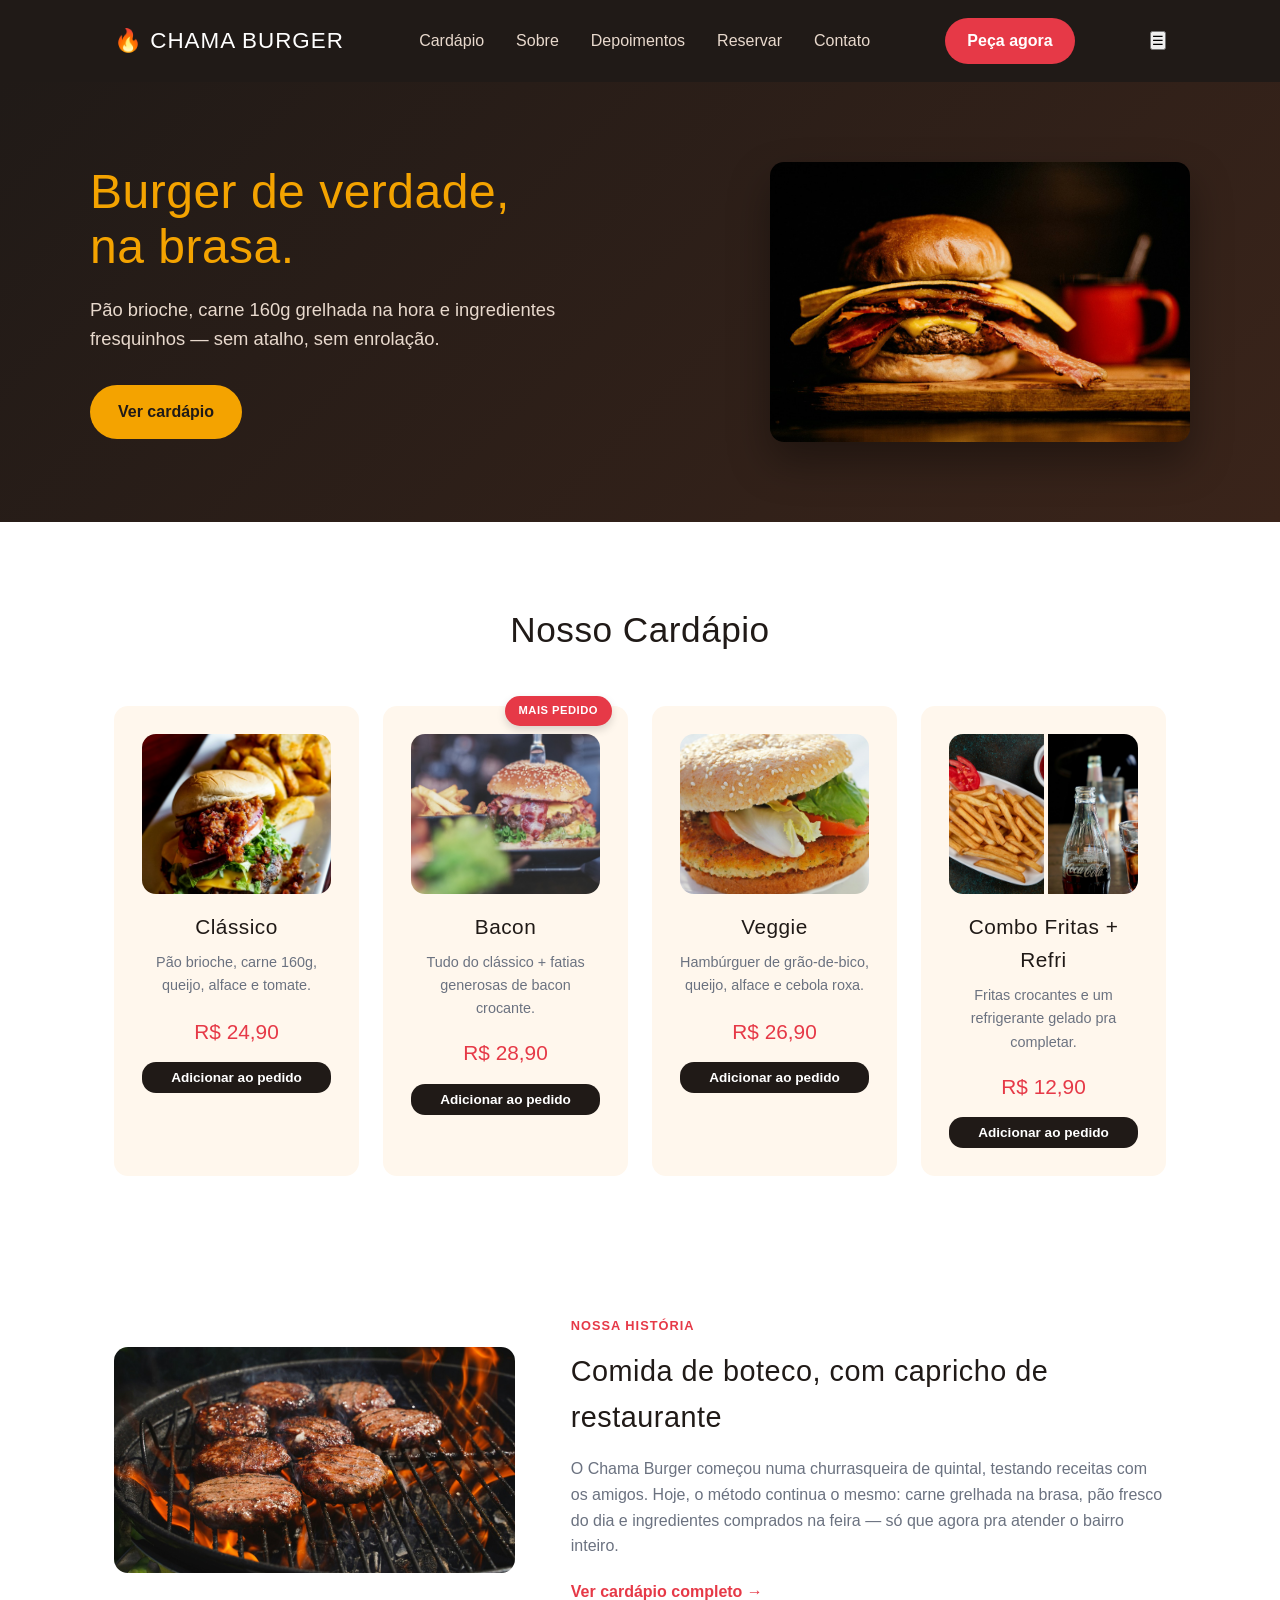
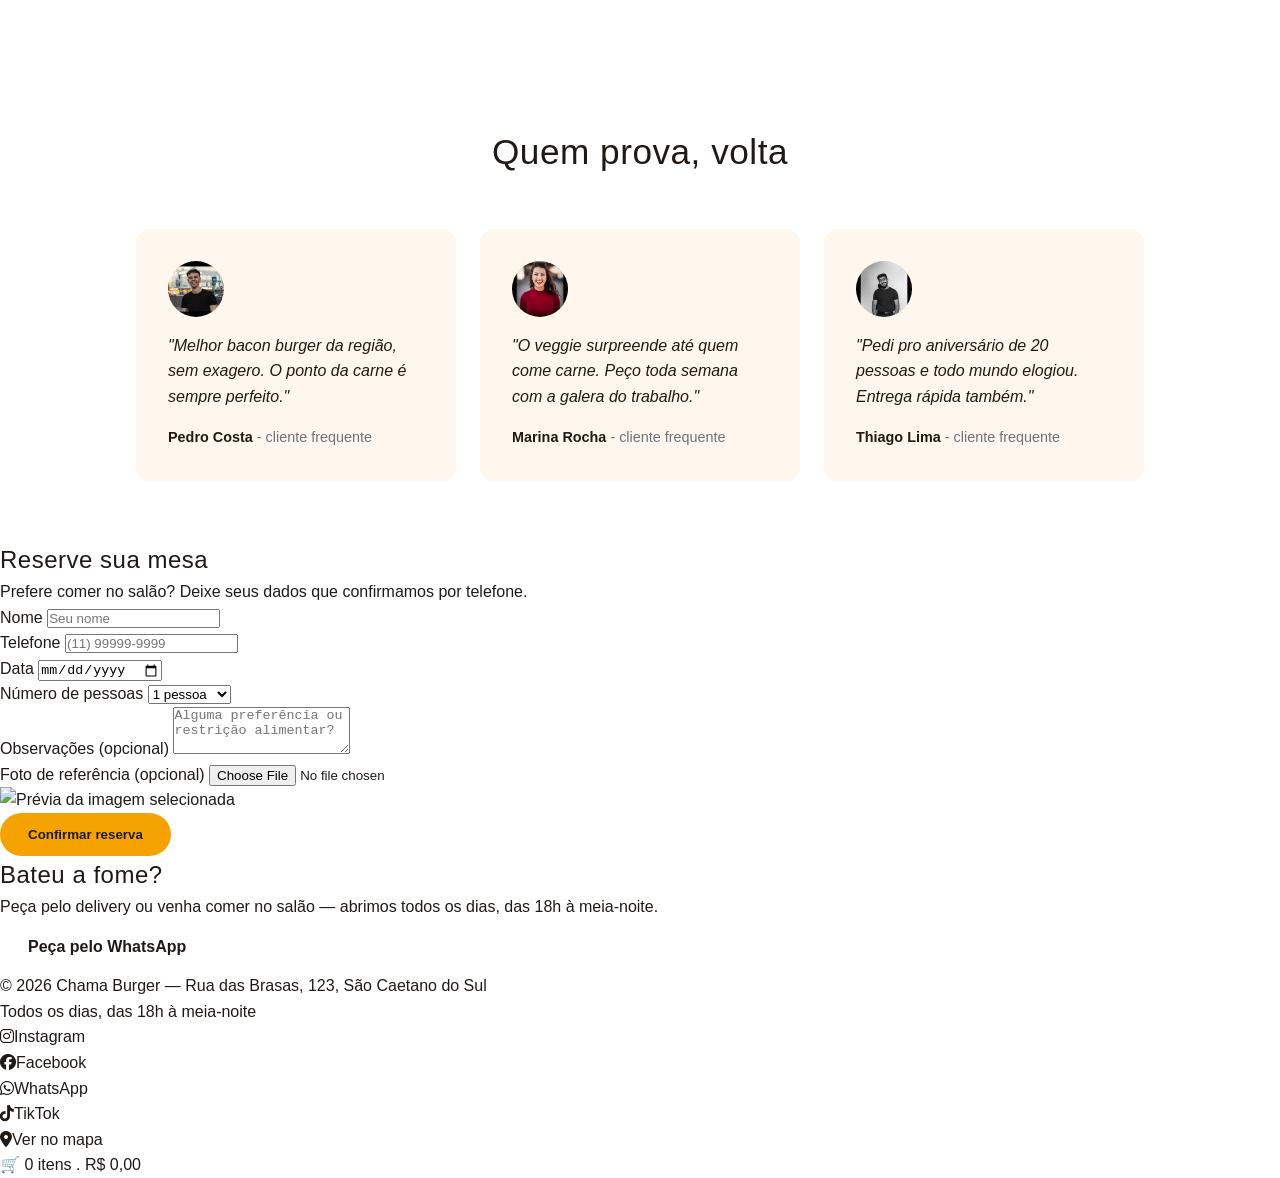
==== commit bb3fad2a: "aula 14\10\2026" ====
--- a/CHAMA BUGER/index.html
+++ b/CHAMA BUGER/index.html
@@ -1,221 +1,348 @@
-<!DOCTYPE html>
+<!doctype html>
 <html lang="pt-BR">
-
-<head>
-  <meta charset="UTF-8">
-  <meta name="viewport" content="width=device-width, initial-scale=1.0">
-  <title>ChamaBurger</title>
-  <link rel="stylesheet" href="style.css">
-  <link rel="stylesheet" href="https://cdnjs.cloudflare.com/ajax/libs/font-awesome/6.5.2/css/all.min.css">
-</head>
-
-<body>
-  <header class="cabecalho-site">
-    <nav class="barra-navegacao">
-      <a href="#" class="logo">🔥 CHAMA BURGUER</a>
-
-      <ul class="menu-links" id="menuLinks">
-        <li><a href="#cardapio">Cardapio</a></li>
-        <li><a href="#sobre">Sobre</a></li>
-        <li><a href="#depoimentos">Depoimentos</a></li>
-        <li><a href="#reserva">Reservar</a></li>
-        <li><a href="#contato">Contato</a></li>
+  <head>
+    <meta charset="UTF-8" />
+    <meta name="viewport" content="width=device-width, initial-scale=1.0" />
+    <title>ChamaBurger</title>
+    <!--
+    <link rel="preconnect" href="https://fonts.googleapis.com" />
+    <link rel="preconnect" href="https://fonts.gstatic.com" crossorigin />
+    <link
+      href="https://fonts.googleapis.com/css2?family=Anton&family=Inter:ital,opsz,wght@0,14..32,100..900;1,14..32,100..900&display=swap"
+      rel="stylesheet"
+    />
+    -->
+  
+    <link rel="stylesheet" href="style.css" />
+    <link
+      rel="stylesheet"
+      href="https://cdnjs.cloudflare.com/ajax/libs/font-awesome/6.5.2/css/all.min.css"
+    />
+  </head>
+  <body>
+    <header class="cabecalho-site">
+      <nav class="barra-navegacao">
+        <a href="#" class="logo">🔥 CHAMA BURGER</a>
+
+        <ul class="menu-links" id="menuLinks">
+          <li><a href="#cardapio">Cardápio</a></li>
+          <li><a href="#sobre">Sobre</a></li>
+          <li><a href="#depoimentos">Depoimentos</a></li>
+          <li><a href="#reserva">Reservar</a></li>
+          <li><a href="#contato">Contato</a></li>
+        </ul>
+        <a href="#pedir" class="botao botao-nav">Peça agora</a>
+        <button class="menu-abrir" id="menuAbrir" aria-label="Abrir menu">
+          ☰
+        </button>
+      </nav>
+    </header>
+
+    <main>
+      <section class="destaque">
+        <div class="destaque-conteudo">
+          <div class="destaque-texto">
+            <h1>Burger de verdade,<br />na brasa.</h1>
+            <p>
+              Pão brioche, carne 160g grelhada na hora e ingredientes
+              fresquinhos — sem atalho, sem enrolação.
+            </p>
+            <a href="#cardapio" class="botao botao-primario">Ver cardápio</a>
+          </div>
+          <div class="destaque-imagem">
+            <img
+              src="assets/images/destaque-burger.jpg"
+              alt="Hambúrguer artesanal com bacon, queijo e pão brioche, grelhado na brasa"
+            />
+          </div>
+        </div>
+      </section>
+
+      <section class="cardapio" id="cardapio">
+        <h2>Nosso Cardápio</h2>
+        <div class="cardapio-itens">
+          <article class="cardapio-item">
+            <div class="cardapio-item-imagem">
+              <img
+                src="assets/images/burger-classico.jpg"
+                alt="Foto do burger Clássico: pão brioche, carne e queijo"
+              />
+            </div>
+            <h3>Clássico</h3>
+            <p>Pão brioche, carne 160g, queijo, alface e tomate.</p>
+            <span class="preco">R$ 24,90</span>
+            <button
+              class="adicionar-carrinho"
+              data-name="Clássico"
+              data-preco="24.90"
+            >
+              Adicionar ao pedido
+            </button>
+          </article>
+
+          <article class="cardapio-item">
+            <span class="selo">Mais pedido</span>
+            <div class="cardapio-item-imagem">
+              <img
+                src="assets/images/burger-bacon.jpg"
+                alt="Foto do burger Bacon com fatias crocantes"
+              />
+            </div>
+            <h3>Bacon</h3>
+            <p>Tudo do clássico + fatias generosas de bacon crocante.</p>
+            <span class="preco">R$ 28,90</span>
+            <button
+              class="adicionar-carrinho"
+              data-name="Bacon"
+              data-preco="28.90"
+            >
+              Adicionar ao pedido
+            </button>
+          </article>
+
+          <article class="cardapio-item">
+            <div class="cardapio-item-imagem">
+              <img
+                src="assets/images/burger-veggie.jpg"
+                alt="Foto do burger Veggie com grão-de-bico e salada"
+              />
+            </div>
+            <h3>Veggie</h3>
+            <p>Hambúrguer de grão-de-bico, queijo, alface e cebola roxa.</p>
+            <span class="preco">R$ 26,90</span>
+            <button
+              class="adicionar-carrinho"
+              data-name="Veggie"
+              data-preco="26.90"
+            >
+              Adicionar ao pedido
+            </button>
+          </article>
+
+          <article class="cardapio-item">
+            <div class="cardapio-item-imagem cardapio-item-imagem-combo">
+              <img
+                src="assets/images/fritas.jpg"
+                alt="Porção de fritas crocantes"
+              />
+              <img
+                src="assets/images/bebida.jpg"
+                alt="Refrigerante gelado com gelo"
+              />
+            </div>
+            <h3>Combo Fritas + Refri</h3>
+            <p>Fritas crocantes e um refrigerante gelado pra completar.</p>
+            <span class="preco">R$ 12,90</span>
+            <button
+              class="adicionar-carrinho"
+              data-name="Combo Fritas + Refri"
+              data-preco="12.90"
+            >
+              Adicionar ao pedido
+            </button>
+          </article>
+        </div>
+      </section>
+
+      <!-- Sobre -->
+      <section class="sobre" id="sobre">
+        <div class="sobre-imagem">
+          <img
+            src="assets/images/sobre-burger.jpg"
+            alt=""
+           
+          />
+        </div>
+
+        <div class="sobre-texto">
+          <span class="secao-rotulo">Nossa história</span>
+          <h2>Comida de boteco, com capricho de restaurante</h2>
+          <p>
+            O Chama Burger começou numa churrasqueira de quintal, testando
+            receitas com os amigos. Hoje, o método continua o mesmo: carne
+            grelhada na brasa, pão fresco do dia e ingredientes comprados na
+            feira — só que agora pra atender o bairro inteiro.
+          </p>
+          <a href="#cardapio" class="link-seta">Ver cardápio completo →</a>
+        </div>
+      </section>
+
+      <!-- DEPOIMENTOS -->
+      <section class="depoimentos" id="depoimentos">
+        <h2>Quem prova, volta</h2>
+        <div class="depoimentos-lista">
+          <article class="depoimento">
+            <img
+              src="assets/images/avatar-pedro.jpg"
+              alt="Foto de Pedro Costa"
+              class="avatar"
+            />
+            <p class="citacao">
+              "Melhor bacon burger da região, sem exagero. O ponto da carne é
+              sempre perfeito."
+            </p>
+            <p class="autor">Pedro Costa <span>- cliente frequente</span></p>
+          </article>
+
+          <article class="depoimento">
+            <img
+              src="assets/images/avatar-marina.jpg"
+              alt="Foto de Marina Rocha"
+              class="avatar"
+            />
+            <p class="citacao">
+              "O veggie surpreende até quem come carne. Peço toda semana com a
+              galera do trabalho."
+            </p>
+            <p class="autor">Marina Rocha <span>- cliente frequente</span></p>
+          </article>
+
+          <article class="depoimento">
+            <img
+              src="assets/images/avatar-thiago.jpg"
+              alt="Foto de Thiago Lima"
+              class="avatar"
+            />
+            <p class="citacao">
+              "Pedi pro aniversário de 20 pessoas e todo mundo elogiou. Entrega
+              rápida também."
+            </p>
+            <p class="autor">Thiago Lima <span>- cliente frequente</span></p>
+          </article>
+        </div>
+      </section>
+
+      <!-- Reserva -->
+      <section class="reserva" id="reserva">
+        <h2>Reserve sua mesa</h2>
+        <p>
+          Prefere comer no salão? Deixe seus dados que confirmamos por telefone.
+        </p>
+
+        <form class="reserva-formulario" id="reservaFormulario">
+          <div class="linha-formulario">
+            <label for="nome">Nome</label>
+            <input
+              type="text"
+              id="nome"
+              name="nome"
+              placeholder="Seu nome"
+              required
+            />
+          </div>
+
+          <div class="linha-formulario">
+            <label for="telefone">Telefone</label>
+            <input
+              type="tel"
+              id="telefone"
+              name="telefone"
+              placeholder="(11) 99999-9999"
+              required
+            />
+          </div>
+
+          <div class="linha-formulario">
+            <label for="data">Data</label>
+            <input type="date" id="data" name="data" required />
+          </div>
+
+          <div class="linha-formulario">
+            <label for="pessoas">Número de pessoas</label>
+            <select name="pessoas" id="pessoas">
+              <option value="1">1 pessoa</option>
+              <option value="2">2 pessoas</option>
+              <option value="3">3 pessoas</option>
+              <option value="4">4 pessoas</option>
+              <option value="5+">5 ou mais</option>
+            </select>
+          </div>
+
+          <div class="linha-formulario linha-formulario-completa">
+            <label for="mensagem">Observações (opcional)</label>
+            <textarea
+              name="mensagem"
+              id="mensagem"
+              rows="3"
+              placeholder="Alguma preferência ou restrição alimentar?"
+            ></textarea>
+          </div>
+
+          <div class="linha-formulario linha-formulario-completa">
+            <label for="foto">Foto de referência (opcional)</label>
+            <input type="file" id="foto" name="foto" accept="image/*" />
+
+            <img
+              id="fotoPrevia"
+              class="foto-previa"
+              alt="Prévia da imagem selecionada"
+              hidden
+            />
+            <button
+              type="submit"
+              class="botao botao-primario formulario-enviar"
+            >
+              Confirmar reserva
+            </button>
+          </div>
+        </form>
+
+        <div class="reserva-confirmacao" id="reservaConfirmacao"></div>
+      </section>
+
+      <!--Final-->
+
+      <section class="chamada-final" id="pedir">
+        <h2>Bateu a fome?</h2>
+        <p>
+          Peça pelo delivery ou venha comer no salão — abrimos todos os dias,
+          das 18h à meia-noite.
+        </p>
+        <a href="#" class="botao botao-destaque">Peça pelo WhatsApp</a>
+      </section>
+    </main>
+
+    <footer class="rodape-site" id="contato">
+      <div class="rodape-info">
+        <p>
+          &copy; 2026 Chama Burger — Rua das Brasas, 123, São Caetano do Sul
+        </p>
+        <p class="rodape-horario">Todos os dias, das 18h à meia-noite</p>
+      </div>
+
+      <ul class="rodape-links">
+        <li>
+          <a href="#" aria-label="Instagram"
+            ><i class="fa-brands fa-instagram"></i><span>Instagram</span></a
+          >
+        </li>
+        <li>
+          <a href="#" aria-label="Facebook"
+            ><i class="fa-brands fa-facebook"></i><span>Facebook</span></a
+          >
+        </li>
+        <li>
+          <a href="#" aria-label="WhatsApp"
+            ><i class="fa-brands fa-whatsapp"></i><span>WhatsApp</span></a
+          >
+        </li>
+        <li>
+          <a href="#" aria-label="TikTok"
+            ><i class="fa-brands fa-tiktok"></i><span>TikTok</span></a
+          >
+        </li>
+        <li>
+          <a href="#" aria-label="Ver no mapa"
+            ><i class="fa-solid fa-location-dot"></i><span>Ver no mapa</span></a
+          >
+        </li>
       </ul>
-      <a href="#pedir" class="botao botao-nav">Peça agora</a>
-      <button class="menu-abrir" id="menuAbrir" aria-label="Abrir menu">☰</button>
-    </nav>
-  </header>
-
-  <main>
-    <section class="destaque">
-      <div class="destaque-conteudo">
-        <div class="destaque-texto">
-          <h1>Burger de verdade,<br>na brasa.</h1>
-          <p>Pão brioche, carne 160g grelhada na hora e ingredientes fresquinhos — sem atalho, sem enrolação.</p>
-          <a href="#cardapio" class="botao botao-primario">Ver cardapio</a>
-        </div>
-        <div class="destaque-imagem">
-          <img src="assets/images/destaque-burger.jpg"
-            alt="Hambúrguer artesanal com bacon, queijo e pão brioche, grelhado na brasa">
-        </div>
-      </div>
-
-    </section>
-    <section class="cardapio" id="cardapio">
-      <h2>Nosso Cardapio</h2>
-      <div class="cardapio-itens">
-        <article class="cardapio-item">
-          <div class="cardapio-item-imagem">
-            <img src="assets/images/burger-classico.jpg" alt="Foto do burger Clássico: pão brioche, carne e queijo">
-          </div>
-          <h3>Classico</h3>
-          <p>Pão brioche, carne 160g, queijo, alface e tomate.</p>
-          <span class="preco">R$ 24,90</span>
-          <button class="adicionar carrinho" data-name="Classico" data-preco="24.90">Adicionar ao pedido</button>
-        </article>
-
-        <article class="cardapio-item">
-          <span class="selo">Mais pedido</span>
-          <div class="cardapio-item-imagem">
-            <img src="assets/images/burger-bacon.jpg" alt="Foto do burger Bacon com fatias crocantes">
-          </div>
-          <h3>Bacon</h3>
-          <p>Tudo do classico + fatias generosas de bacon crocante.</p>
-          <span class="preco">R$ 28,90</span>
-          <button class="adicionar carrinho" data-name="Bacon" data-preco="28.90">Adicionar ao pedido</button>
-        </article>
-
-        <article class="cardapio-item">
-          <div class="cardapio-item-imagem">
-            <img src="assets/images/burger-veggie.jpg" alt="Foto do burger Veggie com grão-de-bico e salada">
-          </div>
-          <h3>Veggie</h3>
-          <p>Hambúrguer de grão-de-bico, queijo, alface e cebola roxa</p>
-          <span class="preco">R$ 26,90</span>
-          <button class="adicionar carrinho" data-name="Veggie" data-preco="26.90">Adicionar ao pedido</button>
-        </article>
-
-        <article class="cardapio-item">
-          <div class="cardapio-item-imagem cardapio-item-imagem-combo">
-            <img src="assets/images/fritas.jpg" alt="Porção de fritas crocantes">
-            <img src="assets/images/bebida.jpg" alt="Refrigerantes gelado">
-          </div>
-          <h3>Combo Fritas + Refri</h3>
-          <p>Fritas crocantes e um refrigerante gelado pra completar.</p>
-          <span class="preco">R$ 12,90</span>
-          <button class="adicionar carrinho" data-name="Combo Fritas + Refri" data-preco="12,90">Adicionar ao
-            pedido</button>
-        </article>
-      </div>
-    </section>
-
-    <section class="sobre" id="sobre">
-      <div class="sobre-imagem">
-        <img src="assets/images/sobre-burger.jpg" alt="" width="800" height="500">
-      </div>
-
-      <div class="sobre-texto">
-        <span class="secao-rotulo">Nossa Historia</span>
-        <h2>Comida de Boteco, com capricho de restaurante</h2>
-        <p>
-          Chama Burger começou numa churrasqueira de quintal, testando receitas com os
-          amigos. Hoje, o método continua o mesmo: carne grelhada na brasa, pão fresco
-          do dia e ingredientes comprados na feira — só que agora pra atender o bairro
-          inteiro.
-        </p>
-        <a href="#cardapio" class="link-seta">Ver cardapio →
-        </a>
-      </div>
-    </section>
-
-    <section class="depoimentos" id="depoimentos">
-
-      <h2>Quem prova, volta</h2>
-      <div class="depoimentos-listas">
-
-        <article class="depoimento">
-          <img src="assets/images/avatar-pedro.jpg" alt="Foto de Pedro costa" class="avatar">
-          <p class="citacao">"Melhor bacon burger da região, sem exagero. O ponto da carne é sempre perfeito."
-          </p>
-          <p class="autor">Pedro Costa<span>- Cliente frequente</span>/p>
-
-          <article class="depoimento">
-            <img src="assets/images/avatar-marina.jpg" alt="Foto de Marina rocha" class="avatar">
-            <p class="citacao">"O veggie surpreende até quem come carne. Peço toda semana com a galera do trabalho."
-              "
-            </p>
-            <p class="autor">Marina rocha<span>- Cliente frequente</span>/p>
-
-            <article class="depoimento">
-              <img src="assets/images/avatar-thiago.jpg" alt="Foto de Thiago lima" class="avatar">
-              <p class="citacao">"Pedi pro aniversário de 20 pessoas e todo mundo elogiou. Entrega rápida também."
-                "
-              </p>
-              <p class="autor">Thiago Lima<span>- Cliente frequente</span>/p>
-            </article>
-      </div>
-    </section>
-
-    <section class="reserva" id="reserva">
-      <h2>Reserve sua mesa</h2>
-      <p>Prefere comer no salão? Deixe seus dados que confirmamos por telefone.
-      </p>
-      <form class="reserva-formulario" id="reservaFormulario">
-
-        <div class="linha-formulario">
-          <label for="nome">Nome</label>
-          <input type="text" id="nome" name="nome" placeholder="Seu nome" required>
-        </div>
-
-        <div class="linha-formulario">
-          <label for="telefone">telefone</label>
-          <input type="tel" id="telefone" name="telefone" placeholder="(11) 99999-9999" required>
-        </div>
-
-        <div class="linha-formulario">
-          <label for="data">Data</label>
-          <input type="date" id="data" name="data" required>
-        </div>
-
-        <div class="linha-formulario">
-          <label for="pessoas">Numero de pessoas</label>
-          <select name="pessoas" id="pessoas">
-            <option value="1">1 pessoa</option>
-            <option value="2">2 pessoa</option>
-            <option value="3">3 pessoa</option>
-            <option value="4">4 pessoa</option>
-            <option value="5+">5 ou mais pessoa</option>
-          </select>
-        </div>
-
-        <div class="linha-formulario linha-formulario-completo">
-          <label for="mensagem">Observações (opcional)</label>
-          <textarea name="mensagem" id="mensagem" rows="3"
-            placeholder="Alguma preferencia ou restrição alimentar?"></textarea>
-        </div>
-
-        <div class="linha-formulario linha-formulario-completo">
-          <label for="foto">Foto de referencia (opcional)</label>
-          <input type="file" id="foto" name="foto" accept="imagem/*">
-
-          <img id="fotoprevia" class="foto-previa" alt="Prévia da imagem selecionada" hidden>
-          <button type="submit" class="botao botap-primario formulario-enviar">Confirmar reserva</button>
-        </div>
-
-      </form>
-      <div class="reserva-confirmacao" id="reservaConfirmacao"></div>
-
-
-    </section>
-
-    <section class="chamada-final" id="pedir">
-
-      <h2>Bateu a fome?</h2>
-      <p>Peça delivery ou venha comer no salão - abrimos todos os dias, das 18 a meia-noite</p>
-      <a class="botao botao-destaque" href="#">Peça pelo WhatsApp</a>
-    </section>
-  </main>
-  <footer class="rodape-site" id="contato">
-    <div class="rodape-info">
-      <p>&copy; 2026 Chama burger - Rua das Brasas, 123, Sào Caetano do Sul</p>
-      <p class="rodape-horario">Todos os dias, das 18h á meia-noite</p>
+    </footer>
+
+    <div class="carrinho-resumo" id="carrinhoResumo">
+      <span class="carrinho-icone">🛒</span>
+      <span id="carrinhoContador">0</span> itens .
+      <span id="carrinhoTotal">R$ 0,00</span>
     </div>
-
-    <ul class="rodape-links">
-     <li><a href="#" aria-label="Instagram"><i class="fa-brands fa-instagram"></i><span>Instagram</span></a></li>
-      <li><a href="#" aria-label="Facebook"><i class="fa-brands fa-facebook"></i><span>Facebook</span></a></li>
-      <li><a href="#" aria-label="WhatsApp"><i class="fa-brands fa-whatsapp"></i><span>WhatsApp</span></a></li>
-      <li><a href="#" aria-label="TikTok"><i class="fa-brands fa-tiktok"></i><span>TikTok</span></a></li>
-      <li><a href="#" aria-label="Ver no mapa"><i class="fa-solid fa-location-dot"></i><span>Ver no mapa</span></a></li>
-    </ul>
-
-  </footer>
-
-<div class="carrinho-resumo" id="carrinhoResumo">
-<span class="carrinho-icone">
-🛒</span>
-<span id="carrinhoContador">0</span> itens . <span id="carrinhoTotal">R$ 0,00</span>
-</div>
-</body>
-
-</html>+  </body>
+</html>
--- a/CHAMA BUGER/style.css
+++ b/CHAMA BUGER/style.css
@@ -1,24 +1,370 @@
-:root {
+*:root {
     --color-primary: #e63947;
---color-primay-dark: #c1272d;
---color-accent: #f4a300;
---color-dark: #201a17;
---color-light: #fff7ed;
---color-gray: #6b7280;
---radius: 14px;
---fonte-titulo: "Anto", Impact, sans-serif;
---fonte-base: "Inter", Roboto, Helvetica, Arial, sans-serif;
-}
-
-*{
+    --color-primary-dark: #c1272d;
+    --color-accent: #f4a300;
+    --color-dark: #201a17;
+    --color-light: #fff7ed;
+    --color-gray: #6b7280;
+    --radius: 14px;
+    --font-titulo: "Anton", Impact, sans-serif;
+    --font-base: "Inter", Roboto, Helvetica, Arial, sans-serif;
+}
+
+* {
     margin: 0;
     padding: 0;
     box-sizing: border-box;
 }
 
-body{
-    font-family: var(--fonte-base);
+body {
+    font-family: var(--font-base);
     color: var(--color-dark);
     line-height: 1.6;
-    
-}+}
+
+h1, h2, h3 {
+    font-family: var(--font-titulo);
+    font-weight: 400;
+    letter-spacing: 0.5px;
+}
+
+a {
+    text-decoration: none;
+    color: inherit;
+}
+
+ul {
+    list-style: none;
+}
+
+img {
+    max-width: 100%;
+    display: block;
+}
+
+.botao {
+    display: inline-block;
+    padding: 14px 28px;
+    border: none;
+    border-radius: 999px;
+    font-family: var(--font-base);
+    font-weight: 600;
+    text-align: center;
+    cursor: pointer;
+    transition: transform 0.2s, box-shadow 0.2s;
+}
+
+.botao:hover {
+    transform: translateY(-2px);
+}
+
+.botao-nav {
+    background: var(--color-primary);
+    color: #fff;
+    padding: 10px 22px;
+}
+
+.cabecalho-site {
+    background: var(--color-dark);
+    top: 0;
+    z-index: 10;
+    position: sticky;
+}
+
+.barra-navegacao {
+    max-width: 1100px;
+    margin: 0 auto;
+    display: flex;
+    align-items: center;
+    justify-content: space-between;
+    padding: 18px 24px;
+}
+
+.logo {
+    font-family: var(--font-titulo);
+    font-size: 1.4rem;
+    color: #fff;
+    letter-spacing: 1px;
+}
+
+.menu-links {
+    display: flex;
+    gap: 32px;
+}
+
+.menu-links a {
+    color: #e8d9cd;
+    font-weight: 500;
+}
+
+.menu-links a:hover {
+    color: #fff;
+}
+
+.botao-primario {
+    background: var(--color-accent);
+    color: var(--color-dark);
+}
+
+.botao-primario:hover {
+    box-shadow: 0 8px 20px rgba(244, 163, 0, 0.4);
+}
+
+.destaque {
+    background: linear-gradient(135deg, var(--color-dark), #3a241a);
+    width: 100%;
+    padding: 80px 24px;
+}
+
+.destaque-conteudo {
+    max-width: 1100px;
+    margin: 0 auto;
+    display: flex;
+    align-items: center;
+    justify-content: center;
+    gap: 48px;
+    color: #fff;
+}
+
+.destaque-texto {
+    flex: 1 1 400px;
+}
+
+.destaque h1 {
+    font-size: 3rem;
+    line-height: 1.15;
+    margin-bottom: 20px;
+    color: var(--color-accent);
+}
+
+.destaque p {
+    font-size: 1.15rem;
+    color: #e8d9cd;
+    max-width: 480px;
+    margin-bottom: 32px;
+}
+
+.destaque-imagem {
+    flex: 1 1 260px;
+    max-width: 420px;
+    border-radius: var(--radius);
+    overflow: hidden;
+    box-shadow: 0 20px 40px rgba(0, 0, 0, 0.35);
+}
+
+.destaque-imagem img {
+    width: 100%;
+    object-fit: cover;
+}
+
+.cardapio {
+    max-width: 1100px;
+    margin: 0 auto;
+    padding: 80px 24px;
+    text-align: center;
+}
+
+.cardapio h2 {
+    font-size: 2.2rem;
+    margin-bottom: 48px;
+}
+
+.cardapio-itens {
+    display: flex;
+    gap: 24px;
+    flex-wrap: wrap;
+    justify-content: center;
+}
+
+.cardapio-item {
+    background: var(--color-light);
+    border-radius: var(--radius);
+    padding: 28px;
+    flex: 1 1 220px;
+    max-width: 260px;
+    position: relative;
+    transition: transform 0.2s, box-shadow 0.2s;
+}
+
+.cardapio-item:hover {
+    transform: translateY(-6px);
+    box-shadow: 0 12px 24px rgba(0, 0, 0, 0.12);
+}
+
+.selo {
+    position: absolute;
+    top: -10px;
+    right: 16px;
+    background: var(--color-primary);
+    color: #fff;
+    font-size: 0.7rem;
+    font-weight: 700;
+    text-transform: uppercase;
+    letter-spacing: 0.5px;
+    padding: 6px 14px;
+    border-radius: 999px;
+    box-shadow: 0 4px 8px rgba(0, 0, 0, 0.15);
+}
+ .cardapio-item-imagem {
+    width: 100%;
+    height: 160px;
+    margin-bottom: 16px;
+    border-radius: var(--radius);
+    overflow: hidden;
+ }
+
+ .cardapio-item-imagem img {
+    width: 100%;
+    height: 100%;
+    object-fit: cover;
+ }
+
+ .cardapio-item-imagem-combo {
+    display: flex;
+    gap: 4px;
+ }
+
+ .cardapio-item-imagem-combo img {
+    width: 50%;
+    height: 100%;
+    object-fit: cover;
+
+ }
+
+ .cardapio-item h3 {
+    font-size: 1.3rem;
+    margin-bottom: 8px;
+ }
+
+ .cardapio-item p {
+    color: var(--color-gray);
+    font-size: 0.9rem;
+    margin-bottom: 16px;
+    min-height: 48px;
+ }
+
+ .preco {
+    font-family: var(--font-titulo);
+color: var(--color-primary);
+font-size: 1.3rem;
+
+ }
+
+ .adicionar-carrinho {
+background: var(--color-dark);
+color: #fff;
+padding:8px;
+border: none;
+border-radius: var(--radius);
+width: 100%;
+margin-top: 14px;
+font-family: var(--font-base);
+font-weight: 600;
+font-size: 0.85rem;
+cursor: pointer;
+transition: background 0.2s;
+ }
+
+ .adicionar-carrinho:hover {
+    background: var(--color-primary);
+ }
+
+ .sobre {
+    max-width: 1100px;
+    margin: 0 auto;
+    padding: 60px 24px;
+    display: flex;
+    align-items: center;
+    gap: 56px;
+ }
+
+
+ .sobre-imagem img {
+    border-radius: var(--radius);
+    width: 100%;
+    height: auto;
+}
+
+.secao-rotulo {
+    color: var(--color-primary);
+    font-family: var(--font-base);
+    text-transform: uppercase;
+    font-size: 0.8rem;
+    font-weight: 600;
+letter-spacing: 1px;
+margin-bottom: 12px;
+display: block;
+}
+
+.sobre-texto h2 {
+    font-size: 1.8rem;
+    margin-bottom: 16px;
+}
+
+.sobre-texto p {
+    color: var(--color-gray);
+    margin-bottom: 20px;
+}
+
+.link-seta {
+    color: var(--color-primary);
+    font-weight: 600;
+}
+.link-seta:hover {
+    text-decoration: underline;
+}
+
+.depoimentos {
+    max-width: 1100px;
+    margin: 0 auto;
+    padding: 60px 24px;
+    text-align: center;
+}
+
+.depoimentos h2 {
+    font-size: 2.2rem;
+    margin-bottom: 48px;
+}
+
+.depoimentos-lista {
+    display: flex;
+    gap: 24px;
+    flex-wrap: wrap;
+    justify-content: center;
+}
+
+.depoimento {
+    background: var(--color-light);
+    padding: 32px;
+    border-radius: var(--radius);
+    flex: 1 1 280;
+    max-width: 320px;
+    text-align: left;
+}
+
+.avatar {
+    width: 56px;
+    height: 56px;
+    border-radius: 50%;
+    object-fit: cover;
+margin-bottom: 16px;
+}
+
+.citacao {
+    font-style: italic;
+    color: var(--color-dark);
+    margin-bottom: 16px;
+
+}
+
+.autor {
+    font-weight: 600;
+    font-size: 0.9rem;
+
+}
+
+.autor span {
+    font-weight: 400;
+    color: var(--color-gray);
+
+}
